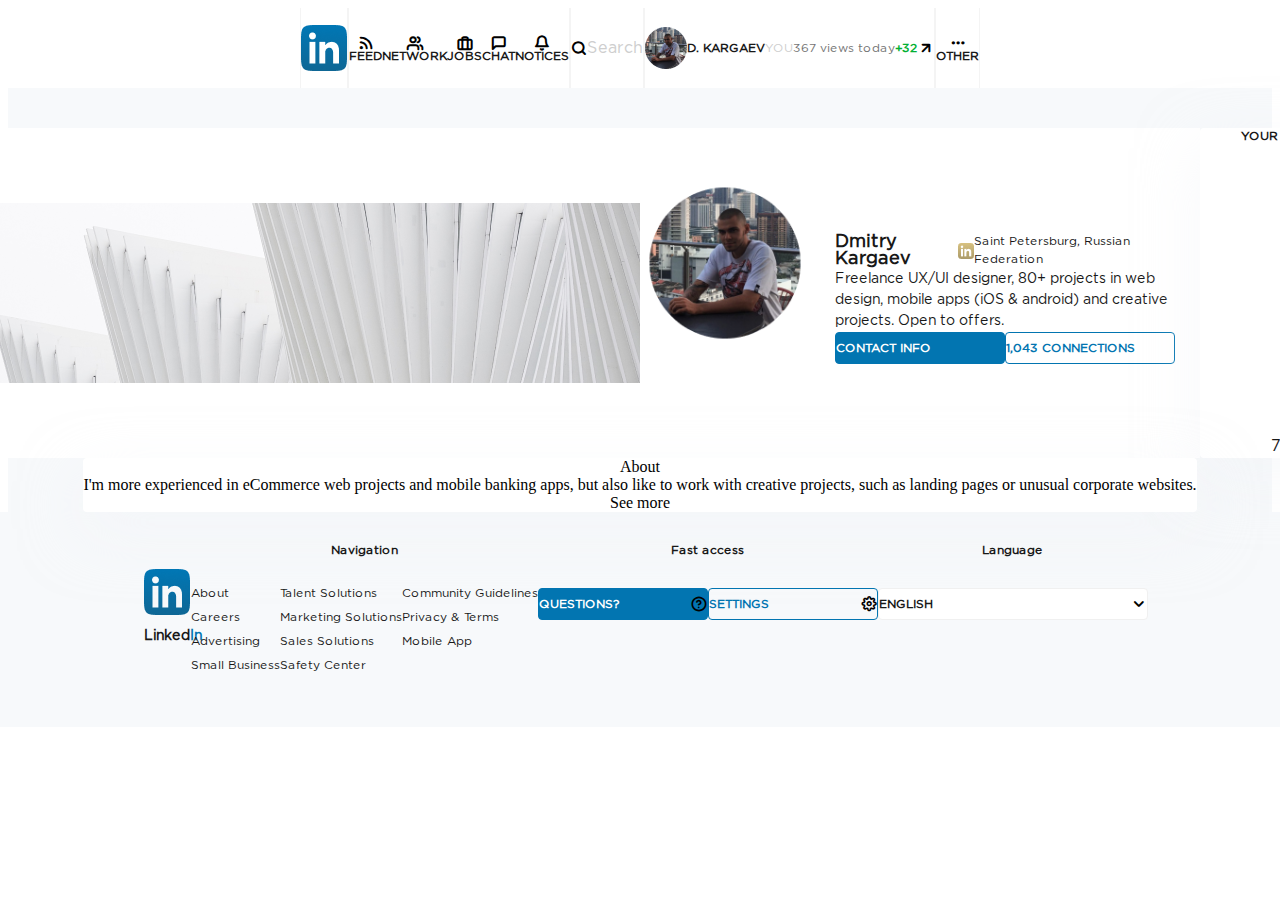
==== Task1/index.html @ 36aa8ca5 "+main" ====
<!DOCTYPE html>
<html>
	<head>
		<title>Task1</title>
		<link href="https://cdn.jsdelivr.net/npm/bootstrap@5.0.1/dist/css/bootstrap.min.css" rel="stylesheet" integrity="sha384-+0n0xVW2eSR5OomGNYDnhzAbDsOXxcvSN1TPprVMTNDbiYZCxYbOOl7+AMvyTG2x" crossorigin="anonymous">
		<link href="LinkedIn-v1.0/LinkedInIconFont.css" rel="stylesheet" type="text/css"/>
		<link href="style.css" rel="stylesheet" type="text/css"/>
	</head>
	<body>
		<div class="navigation container">
			<div class="navigation-row row">
			  <div class="col-1">
				<div class="logo">
					<img src="images\Logo.png">
				</div>
			  </div>
			  <div class="col-4">
				<div class="col">
					<div class="button">
						<i class="icon icon-rss" aria-hidden="true"></i>
						<div class=" label">
							feed
						</div>
					</div>
				</div>
				<div class="col">
					<div class="button">
						<i class="icon icon-users" aria-hidden="true"></i>
						<div class="label">
							network
						</div>
					</div>
				</div>
				<div class="col">
					<div class="button">
						<i class="icon icon-briefcase" aria-hidden="true"></i>
						<div class="label">
							jobs
						</div>
					</div>
				</div>
				<div class="col">
					<div class="button">
						<i class="icon icon-message-square" aria-hidden="true"></i>
						<div class="label">
							chat
						</div>
					</div>
				</div>
				<div class="col">
					<div class="button">
						<i class="icon icon-bell" aria-hidden="true"></i>
						<div class="label">
							notices
						</div>
					</div>
				</div>
			  </div>
			  <div class="col-3 justify-content-start">
				<div class="col-2">
					<i class="icon icon-search" aria-hidden="true"></i>
				</div>
				<div class="col-4">
					<span class="search-label">Search</span>
				</div>
			  </div>
			  <div class="col-3 justify-content-start">
				<div class="col-3">
					<div class="avatar">
						<img src="images\Rectangle.png">
					</div>
				</div>
				<div class="info col-6">
					<a class="name-label label">D. Kargaev</a>
					<div class="you-label label">you</div>
					<div class="views-label label">367 views today</div>
					<div class="views-difference">
						<div class="difference-label label">+32</div>
						<i class="icon icon-arrow-up-right" aria-hidden="true"></i>
					</div>
				</div>
			  </div>
			  <div class="col-1">
				<div class="button">
					<i class="icon icon-more-horizontal" aria-hidden="true"></i>
					<div class="label">
						other
					</div>
				</div>
			  </div>
			</div>
		</div>
		<div class="main container">
			<div class="profile-row row">
				<div class="col-1"></div>
				<div class="profile col-7">
					<div class="profile-header row">
						<img class="profile-top" src="images\Rectangle 3.png">
						<div class="profile-info">
							<img class="user-pic" src="images\Ellipse.png">
							<div class="user-info">
								<div class="user-info-header">
									<div class="user-name">
										<span class="name text">Dmitry Kargaev</span>
										<img src="images\Logo-gold.png">
									</div>
									<div class="user-location">
										<span class="location text">Saint Petersburg, Russian Federation</span>
									</div>
								</div>
								<span class="description text">Freelance UX/UI designer, 80+ projects in web design, mobile apps (iOS & android) and creative projects. Open to offers.</span>
								<div class="profile-buttons">
									<div class="questions-button navigation-menu-button">
										<span class="questions-label label">contact info</span>
									</div>
									<div class="settings-button navigation-menu-button">
										<span class = "settings-label label">1,043 connections</span>
									</div>
								</div>
							</div>
						</div>
					</div>
				</div>
				<div class="col-3">
					<div class="dashboard">
						<div class="dashboard-header">
							<span class="language-label label text">your dashboard</span>
							<span class="text">go to stats</span>
						</div>
						<div class="dashboard-views">
							<span class="text">367</span>
							<span class="description text">views today</span>
						</div>
						<div class="dashboard-posts">
							<span class="text">15</span>
							<span class="description text">posts views</span>
						</div>
						<div class="dashboard-search-appereances">
							<span class="text">7</span>
							<span class="description text">search appereances</span>
						</div>
					</div>
				</div>
				<div class="col-1"></div>
			</div>
			<div class="content row">
				<div class="col-1"></div>
				<div class="col-7">
					<div class="about">
						<span>About</span>
						<span>I'm more experienced in eCommerce web projects and mobile banking apps, but also like to work with creative projects, 
						such as landing pages or unusual corporate websites. </span>
						<span>See more</span>
					</div>
				</div>
				<div class="col-3"></div>
				<div class="col-1"></div>
			</div>
		</div>
		<div class="footer container">
			<div class="row">
				<div class="col-2">
					<div class="footer-right-top-label">
						<div class="logo">
							<img src="images\Logo.png">
						</div>
						<div class="footer-logo-title label">
							Linked<span class="in-label">In</span>
						</div>
					</div>
				</div>
				<div class="navigation-menu col-5">
					<div class="menu-header row">
						<div class="footer-navigation-label label">Navigation</div>
					</div>
					<div class="menu row">
						<div class="col-4">
							<a class="navigation-menu-control">About</a>
							<a class="navigation-menu-control">Careers</a>
							<a class="navigation-menu-control">Advertising</a>
							<a class="navigation-menu-control">Small Business</a>
						</div>
						<div class="col-4">
							<a class="navigation-menu-control">Talent Solutions</a>
							<a class="navigation-menu-control">Marketing Solutions</a>
							<a class="navigation-menu-control">Sales Solutions</a>
							<a class="navigation-menu-control">Safety Center</a>
						</div>
						<div class="col-4">
							<a class="navigation-menu-control">Community Guidelines</a>
							<a class="navigation-menu-control">Privacy & Terms</a>
							<a class="navigation-menu-control">Mobile App</a>
						</div>
					</div>
				</div>
				<div class="navigation-menu col-2">
					<div class="fast-menu-header row">
						<div class="footer-navigation-label label">Fast access</div>
					</div>
					<div class="fast-access-menu row">
						<div class="questions-button navigation-menu-button">
							<span class="questions-label label">Questions?</span>
							<i class="icon icon-help-circle" aria-hidden="true"></i>
						</div>
						<div class="settings-button navigation-menu-button">
							<span class = "settings-label label">Settings</span>
							<i class="icon icon-settings" aria-hidden="true"></i>
						</div>
					</div>
				</div>
				<div class="navigation-menu col-3">
					<div class="language-select-menu-header row">
						<div class="footer-navigation-label label">Language</div>
					</div>
					<div class="language-select-menu row">
						<div class="language-select-button navigation-menu-button">
							<span class = "language-label label">English</span>
							<i class="icon icon-chevron-down" aria-hidden="true"></i>
						</div>
					</div>
				</div>
			</div>
		</div>
	</body>
</html>
---- Task1/LinkedIn-v1.0/LinkedInIconFont.css ----
@font-face {
  font-family: 'LinkedIn';
  src:  url('fonts/LinkedIn.eot?6ldva2');
  src:  url('fonts/LinkedIn.eot?6ldva2#iefix') format('embedded-opentype'),
    url('fonts/LinkedIn.ttf?6ldva2') format('truetype'),
    url('fonts/LinkedIn.woff?6ldva2') format('woff'),
    url('fonts/LinkedIn.svg?6ldva2#LinkedIn') format('svg');
  font-weight: normal;
  font-style: normal;
  font-display: block;
}

.icon {
  /* use !important to prevent issues with browser extensions that change fonts */
  font-family: 'LinkedIn' !important;
  speak: never;
  font-style: normal;
  font-weight: normal;
  font-variant: normal;
  text-transform: none;
  line-height: 1;

  /* Better Font Rendering =========== */
  -webkit-font-smoothing: antialiased;
  -moz-osx-font-smoothing: grayscale;
}

.icon-chevron-down:before {
  content: "\e903";
}
.icon-help-circle:before {
  content: "\e904";
}
.icon-settings:before {
  content: "\e905";
}
.icon-message-square:before {
  content: "\e906";
}
.icon-more-horizontal:before {
  content: "\e907";
}
.icon-rss:before {
  content: "\e908";
}
.icon-search:before {
  content: "\e909";
}
.icon-users:before {
  content: "\e90a";
}
.icon-briefcase:before {
  content: "\e900";
}
.icon-arrow-up-right:before {
  content: "\e901";
}
.icon-bell:before {
  content: "\e902";
}
---- Task1/style.css ----
.navigation{
	height: 80px;
	padding-left: 0px;
	padding-right: 0px;
}
.main{
	background-color: #F7F9FB;
	padding-left: 0px;
	padding-right: 0px;
}
.main::before{
	content:"";
	background-color:#F7F9FB;
	position: absolute;
	min-width:100%;
	z-index: -1;
}
.footer{
	height: 215px;
	background-color: #F7F9FB;
}
.footer::before{
	content:"";
	background-color:#F7F9FB;
	position: absolute;
	height: 215px;
	min-width:100%;
	z-index: -1;
}
div{
	display: flex;
	justify-content: center;
	align-items: center;
}
a:hover, .button:hover{
	cursor: pointer;
}
a{
	text-decoration: none;
}
.row{
	width: inherit;
	height: inherit;
}
.logo{
	height: 46px;
	width: 46px;
}
.navigation-row > div{
	height: inherit;
	border-right: 1px solid #F4F4F4;
	border-left: 1px solid #F4F4F4;
}
.button{
	flex-direction: column;
	align-items: center;
}
.label {
	font-family: Gotham Pro;
	font-size: 12px;
	font-weight: bold;
	line-height: 11px;
	text-align: center;
	color: #181818;
}
.button > .label{
	text-transform: uppercase;
}
.search-label{
	font-family: Gotham Pro;
	font-size: 16px;
	line-height: 15px;
	color: #CECECE;
}
.avatar{
	height: 42px;
	width: 42px;
}
.info{
	display: flex;
	flex-wrap: wrap;
	justify-content: left;
	box-sizing: content-box;
	height: 50%;
}
.you-label{
	color: #CECECE;
	font-weight: normal;
	text-transform: uppercase;
	flex: auto;
}
.views-label{
	font-weight: normal;
	color: #747474;
}
.name-label{
	text-transform: uppercase;
}
.views-difference{
	flex: auto;
}
.difference-label, .fa-arrow-up{
	color: #02B033;
}
.footer-navigation-label{
	display: block;
	text-align: left;
}
.footer-right-top-label{
	display: block;
	padding-left: 40%;
	padding-bottom: 40%;
}
.footer-logo-title{
	padding-top: 20%;
	font-size: 14px;
	line-height: 150%;
}
span.in-label{
	color: #0275B1;	
}
.navigation-menu-control{
	font-family: Gotham Pro;
	font-size: 12px;
	line-height: 11px;
	text-align: left;
	color: #181818;
	justify-content: left;
	align-items: flex-start;
	height: 24px;
}
.navigation-menu{
	display: flex;
	flex-direction: column;
	height: inherit;
	justify-content: flex-start;
}
.navigation-menu > .row{
	display: flex;
	float: left;
}
.menu{
	width: 100%;
	display: flex;
	flex-wrap: wrap;
	align-items: flex-start;
}
.menu > .col-4{
	flex-direction: column;
	height: 70%;
	align-items: flex-start;
	justify-content: flex-start;
}
.menu-header{
	width: 100%;
	height: 55%;
}
.questions-button{
	background: #0275B1;
}
.questions-label{
	text-transform: uppercase;
	color: #FFFFFF;
}
.settings-label{
	text-transform: uppercase;
	color: #0275B1;
}
.navigation-menu-button{
	height: 32px;
	width: 170px;
	left: 810px;
	top: 69px;
	box-sizing: border-box;
	border-radius: 4px;
	border: 1px solid #0275B1;
	text-align: left;
	justify-content: space-between;
}
.fast-access-menu{
    height: 72px;
	width: 100%;
	display: flex;
	align-items: flex-start;
}
.fast-menu-header{
	width: 100%;
	height: 76px;
}
.language-select-button{
	background: #FFFFFF;
	border: 1px solid #F0F0F0;
	width: 270px;
}
.language-label{
	text-transform: uppercase;
}
.fa-question-circle-o{
	color: #FFFFFF;
}
.fa-cog, .fa-chevron-down, .fa-search{
	color: #0275B1;
}
.language-select-menu-header{
	width: 100%;
    height: 76px;
}
.language-select-menu{
	height: 72px;
    width: 100%;
    display: flex;
    align-items: flex-start;
}
.icon{
	font-weight: bold;
}
.main{
	display: flex;
	flex-direction: column;
}
.profile{
	display: flex;
	flex-direction: column;
	padding-left: 0px;
	padding-right: 0px;
}
.profile-top{
	display: flex;
	justify-content: start;
    padding-left: 0px;
    padding-right: 0px;
}
.profile-header{
	display: flex;
	align-self: flex-start;
	width: 100%;
	height: 330px;
	background-color: #FFFFFF;
	margin-left: 0px;
	margin-right: 0px;
}
.profile-row{
	margin-top: 40px;
}
.profile-info{
	display: flex;
	align-content: flex-start;
}
.user-pic{
	display: flex;
	align-self: start;
	position: relative;
	bottom: 30px;
	height: 170px;
	width: 170px;
}
.user-info{
	display: flex;
	flex-direction: column;
	padding-right: 25px;
	padding-left: 25px;
	justify-content: space-between;
	height: 120px;
}
.user-info-header{
	display: flex;
	justify-content: space-between;
	width: 100%;
}
.text{
	font-family: Gotham Pro;
	color: #181818;
}
.name{
	font-size: 18px;
	line-height: 17px;
	font-weight: bold;
}
.location{
	font-size: 12px;
	line-height: 18px;
}
.description{
	font-size: 14px;
	line-height: 21px;
}
.dashboard{
	display: flex;
	flex-direction: column;
	justify-content: space-between;
	background: #FFFFFF;
	width: 290px;
	height: 330px;
	box-shadow: 0px 20px 60px rgba(241, 244, 248, 0.5);
	border-radius: 4px;
}
.about{
	display: flex;
	flex-direction: column;
	background: #FFFFFF;
	box-shadow: 0px 20px 60px rgba(241, 244, 248, 0.5);
	border-radius: 4px;
}
@font-face{
	font-family: Gotham Pro;
	src: url("fonts/GothamPro.ttf") format("truetype");
}
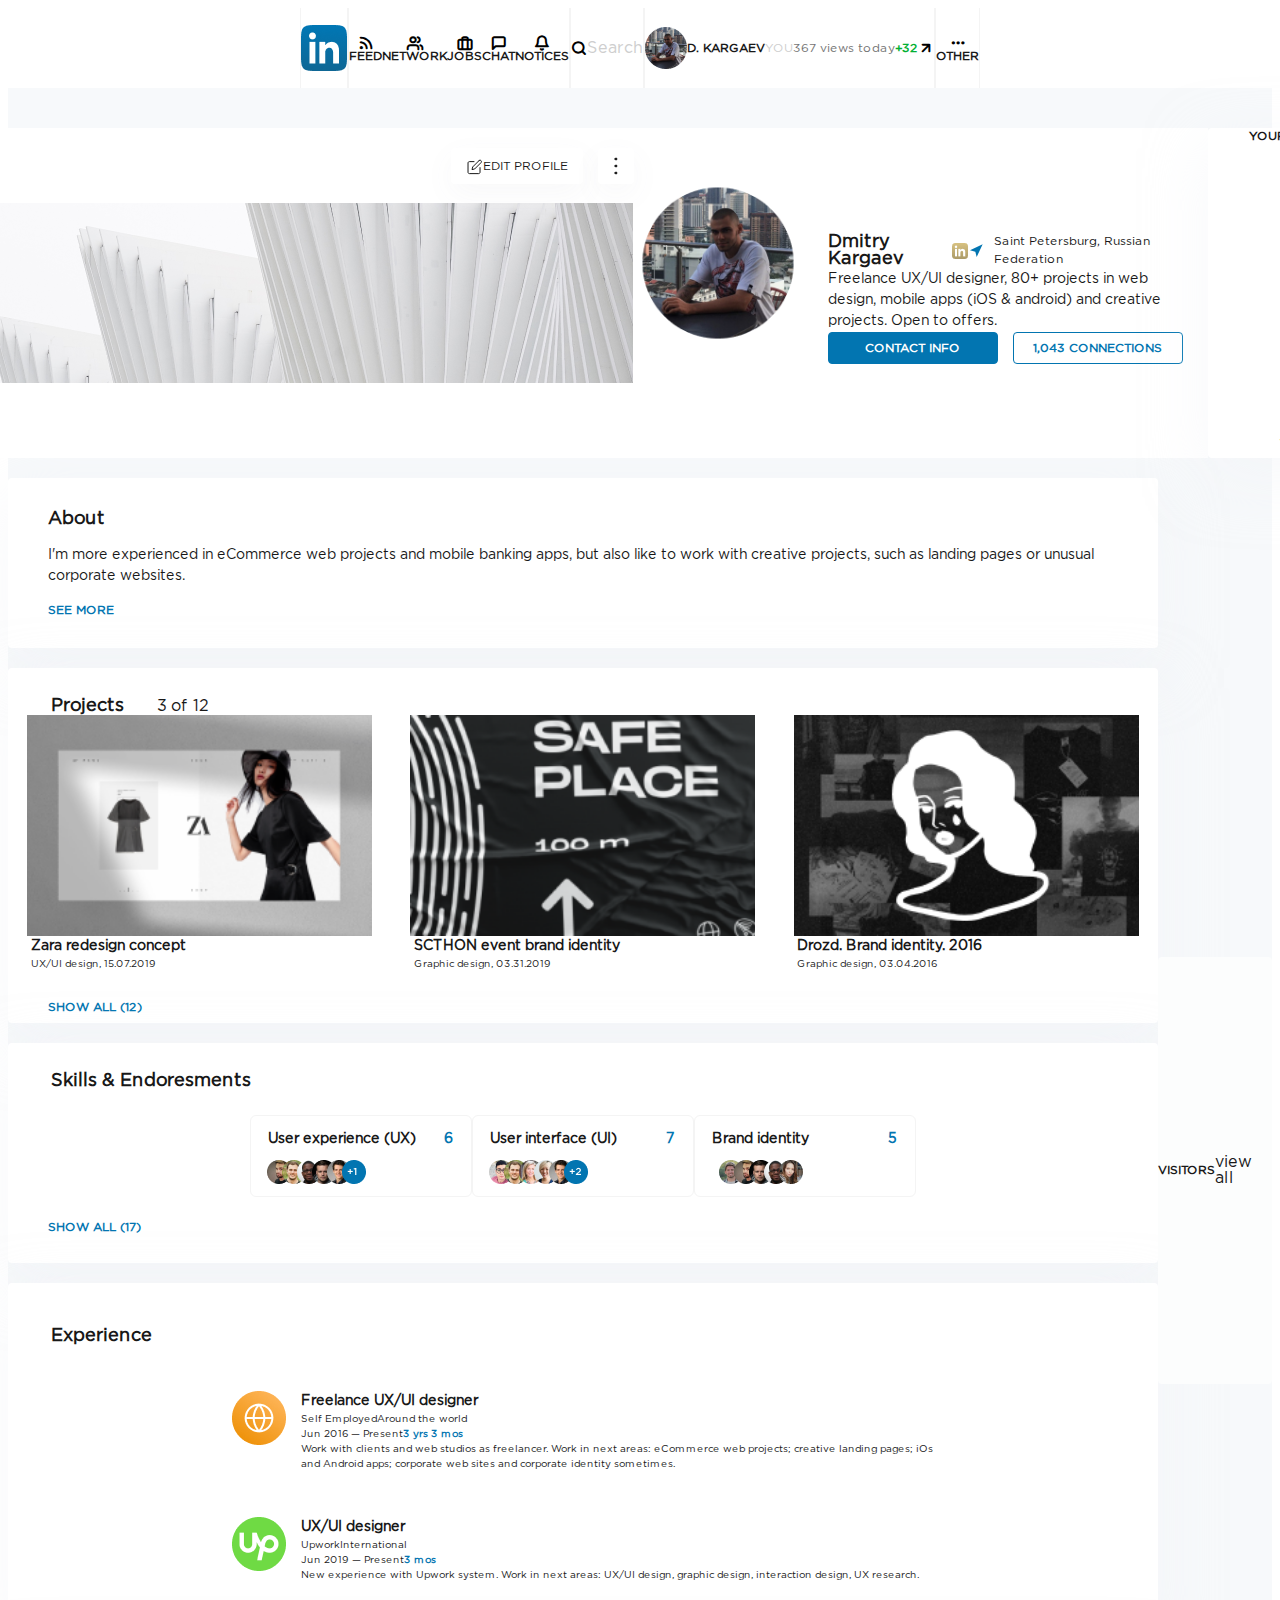
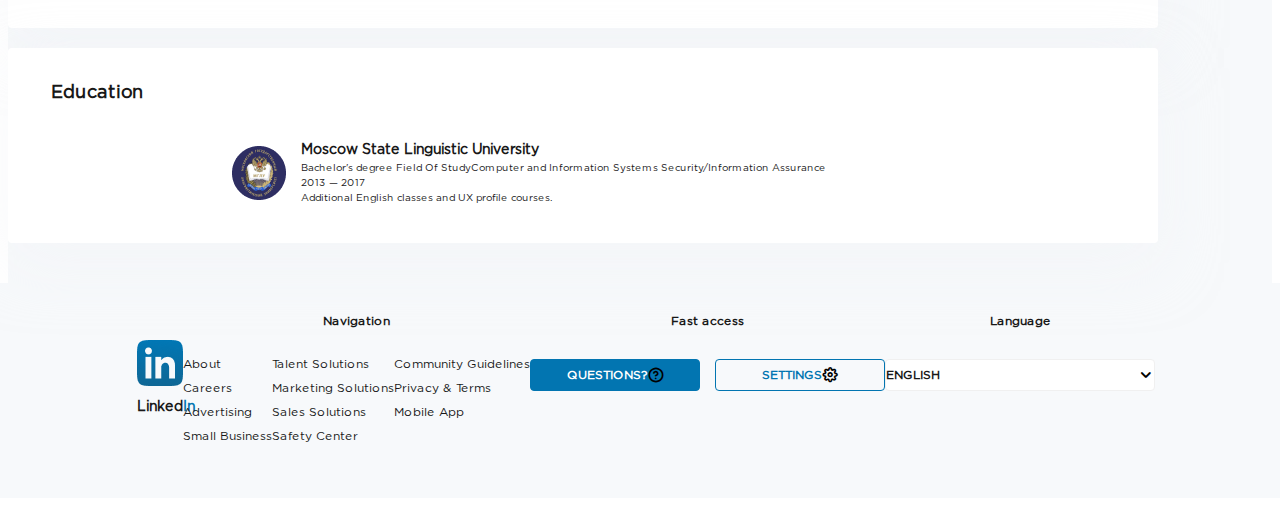
==== commit 01df9c89: "+main contentcolumn" ====
--- a/Task1/index.html
+++ b/Task1/index.html
@@ -97,18 +97,29 @@
 					<div class="profile-header row">
 						<img class="profile-top" src="images\Rectangle 3.png">
 						<div class="profile-info">
+							<div class="upload-button profile-button">
+								<img src="images/upload.svg">
+							</div>
+							<div class="edit-button profile-button">
+								<img src="images/edit.svg">
+								<span class="button-label text">Edit profile</span>
+							</div>
+							<div class="more-button profile-button">
+								<img src="images/more-vertical.svg">
+							</div>
 							<img class="user-pic" src="images\Ellipse.png">
 							<div class="user-info">
 								<div class="user-info-header">
 									<div class="user-name">
 										<span class="name text">Dmitry Kargaev</span>
-										<img src="images\Logo-gold.png">
+										<img class="profile-logo-gold" src="images\Logo-gold.png">
 									</div>
 									<div class="user-location">
+										<img class="location-logo" src="images/navigation.svg">
 										<span class="location text">Saint Petersburg, Russian Federation</span>
 									</div>
 								</div>
-								<span class="description text">Freelance UX/UI designer, 80+ projects in web design, mobile apps (iOS & android) and creative projects. Open to offers.</span>
+								<span class="profile-description text">Freelance UX/UI designer, 80+ projects in web design, mobile apps (iOS & android) and creative projects. Open to offers.</span>
 								<div class="profile-buttons">
 									<div class="questions-button navigation-menu-button">
 										<span class="questions-label label">contact info</span>
@@ -121,7 +132,7 @@
 						</div>
 					</div>
 				</div>
-				<div class="col-3">
+				<div class="sidebar col-3">
 					<div class="dashboard">
 						<div class="dashboard-header">
 							<span class="language-label label text">your dashboard</span>
@@ -145,15 +156,137 @@
 			</div>
 			<div class="content row">
 				<div class="col-1"></div>
-				<div class="col-7">
+				<div class="main-content col-7">
 					<div class="about">
-						<span>About</span>
-						<span>I'm more experienced in eCommerce web projects and mobile banking apps, but also like to work with creative projects, 
+						<span class="about-textbox about-top name text">About</span>
+						<span class="about-textbox profile-description text">I'm more experienced in eCommerce web projects and mobile banking apps, but also like to work with creative projects, 
 						such as landing pages or unusual corporate websites. </span>
-						<span>See more</span>
-					</div>
-				</div>
-				<div class="col-3"></div>
+						<span class="about-textbox about-bottom text">See more</span>
+					</div>
+					<div class="projects">
+						<div class="project-textbox projects-header">
+							<span class="projects-top name text">Projects</span>
+							<span class="projects-top projects-count-text text">3 of 12</span>
+						</div>
+						<div class="projects-preview row">
+							<div class="project-block right-block col">
+								<img class="img-project-preview" src="images\ext_1.png">
+								<span class="project-title description text">Zara redesign concept</span>
+								<span class="project-description text">UX/UI design, 15.07.2019</span>
+							</div>
+							<div class="project-block center-block col">
+								<img class="img-project-preview" src="images\ext_2.png">
+								<span class="project-title description text">SCTHON event brand identity</span>
+								<span class="project-description text">Graphic design, 03.31.2019</span>
+							</div>
+							<div class="project-block left-block col">
+								<img class="img-project-preview" src="images\ext_3.png">
+								<span class="project-title description text">Drozd. Brand identity. 2016</span>
+								<span class="project-description text">Graphic design, 03.04.2016</span>
+							</div>
+						</div>
+						<span class="project-textbox expand-control projects-bottom text">Show all (12)</span>
+					</div>
+					<div class="skills">
+						<div class="project-textbox projects-header">
+							<span class="projects-top name text">Skills & Endoresments</span>
+						</div>
+						<div class="skills-preview row">
+							<div class="right-block col">
+                <div class="skills-block">
+                  <div class="block-header">
+                    <span class="skill-header description text">User experience (UX)</span>
+								    <span class="skill-count description text">6</span>
+                  </div>
+                  <img class="left-users-img" src="images/users_1.png">
+                </div>
+							</div>
+              <div class="center-block col">
+                <div class="skills-block">
+                  <div class="block-header">
+                    <span class="skill-header description text">User interface (UI)</span>
+								    <span class="skill-count description text">7</span>
+                  </div>
+                  <img class="left-users-img" src="images/users_2.png">
+                </div>
+							</div>
+              <div class="left-block col">
+                <div class="skills-block">
+                  <div class="block-header">
+                    <span class="skill-header description text">Brand identity</span>
+								    <span class="skill-count description text">5</span>
+                  </div>
+                  <img class="left-users-img" src="images/users_3.png">
+                </div>
+							</div>
+						</div>
+						<span class="project-textbox expand-control projects-bottom text">Show all (17)</span>
+					</div>
+					<div class="experience">
+						<div class="project-textbox projects-header">
+							<span class="education-experience-top name text">Experience</span>
+						</div>
+						<div class="experience-preview">
+              <div class="record-logo">
+                <img src="images/Group_1.png">
+              </div>
+              <div class="record">
+                <span class="description text">Freelance UX/UI designer</span>
+                <div class="record-description">
+                  <span class="record-text text">Self Employed</span>
+                  <span class="record-text text">Around the world</span>
+                </div>
+							  <div class="record-description">
+                  <span class="record-text text">Jun 2016 — Present</span>
+							    <span class="years-title record-text">3 yrs 3 mos</span>
+                </div>
+                <span class="record-text text">Work with clients and web studios as freelancer.  Work in next areas: eCommerce web projects; creative landing pages; 
+                  iOs and Android apps; corporate web sites and corporate identity sometimes.</span>
+              </div>
+						</div>
+						<div class="experience-preview">
+              <div class="record-logo">
+                <img src="images/Group_2.png">
+              </div>
+              <div class="record">
+                <span class="description text">UX/UI designer</span>
+                <div class="record-description">
+                  <span class="record-text text">Upwork</span>
+							    <span class="record-text text">International</span>
+                </div>
+                <div class="record-description">
+                  <span class="record-text text">Jun 2019 — Present</span>
+							    <span class="years-title record-text">3 mos</span>
+                </div>
+                <span class="record-text text">New experience with Upwork system. Work in next areas: UX/UI design, graphic design, interaction design, UX research.</span>
+              </div>
+						</div>
+					</div>
+					<div class="education">
+						<div class="project-textbox projects-header">
+							<span class="education-experience-top name text">Education</span>
+						</div>
+						<div class="education-preview">
+              <div class="record-logo">
+                <img src="images/Group.png">
+              </div>
+							<div class="record">
+                <span class="description text">Moscow State Linguistic University</span>
+                <span class="record-text text">Bachelor's degree Field Of StudyComputer and Information Systems Security/Information Assurance</span>
+                <span class="record-text text">2013 — 2017</span>
+                <span class="record-text text">Additional English classes and UX profile courses​.</span>
+              </div>
+						</div>
+					</div>
+				</div>
+				<div class="sidebar col-3">
+					<div class="visitors">
+						<div class="visitors-header">
+							<span class="language-label label text">visitors</span>
+							<span class="text">view all</span>
+						</div>
+					</div>
+				</div>
 				<div class="col-1"></div>
 			</div>
 		</div>
--- a/Task1/style.css
+++ b/Task1/style.css
@@ -227,8 +227,50 @@
 .profile-top{
 	display: flex;
 	justify-content: start;
-    padding-left: 0px;
-    padding-right: 0px;
+  padding-left: 0px;
+  padding-right: 0px;
+}
+.project-textbox{
+	display: flex;
+	justify-content: flex-start;
+	margin-left: 3.5%;
+	width: 100%;
+	padding-left: 0px;
+}
+.projects-top{
+	margin-left: 2%;
+	padding-top: 30px;
+}
+.years-title{
+  font-family: Gotham Pro;
+  color: #0275B1;
+  font-weight: bold;
+}
+.education-experience-top{
+	margin-left: 2%;
+}
+.projects-count-text{
+	display: inline;
+	padding-left: 10px;
+	width: 68px;
+	color: #747474;
+}
+.left-block{
+	padding-left: 0px;
+}
+.right-block{
+	padding-right: 0px;
+}
+.center-block{
+	padding-left: 0px;
+	padding-right: 0px;
+}
+.projects-bottom{
+	display: flex;
+	align-self: flex-start;
+	margin-left: 3.5%;
+	text-align: left;
+	padding-bottom: 30px;
 }
 .profile-header{
 	display: flex;
@@ -240,6 +282,7 @@
 	margin-right: 0px;
 }
 .profile-row{
+	position: relative;
 	margin-top: 40px;
 }
 .profile-info{
@@ -281,6 +324,12 @@
 	line-height: 18px;
 }
 .description{
+	font-size: 14px;
+	line-height: 21px;
+	font-weight: bold;
+}
+.profile-description{
+	font-weight: normal;
 	font-size: 14px;
 	line-height: 21px;
 }
@@ -294,12 +343,211 @@
 	box-shadow: 0px 20px 60px rgba(241, 244, 248, 0.5);
 	border-radius: 4px;
 }
-.about{
-	display: flex;
-	flex-direction: column;
+.about, .projects, .skills, .experience, .education{
+	display: flex;
+	flex-direction: column;
+	justify-content: space-evenly;
 	background: #FFFFFF;
 	box-shadow: 0px 20px 60px rgba(241, 244, 248, 0.5);
 	border-radius: 4px;
+}
+.profile-button{
+	width: 36px;
+	height: 36px;
+	background: rgba(255, 255, 255, 0.9);
+	box-shadow: 0px 10px 30px rgba(113, 123, 133, 0.05);
+	border-radius: 4px;
+	padding-left: 0px;
+	padding-right: 0px;
+}
+.about-textbox{
+	display: flex;
+	align-self: flex-start;
+	margin-left: 3.5%;
+}
+.about-top{
+	padding-top: 15px;
+}
+.about-bottom{
+	padding-bottom: 15px;
+	font-size: 12px;
+	line-height: 11px;
+	font-weight: bold;
+	text-transform: uppercase;
+	color: #0275B1;
+}
+.sidebar{
+	display: flex;
+	flex-direction: column;
+	justify-content: start;
+}
+.about{
+	height: 170px;
+}
+.about, .experience, .education{
+	margin-top: 20px;
+}
+.skills{
+	box-sizing: content-box;
+	width: 100%;
+	height: 220px;
+	margin-top: 20px;
+}
+.education{
+	box-sizing: content-box;
+	width: 100%;
+	height: 195px;
+	margin-top: 20px;
+	margin-bottom: 40px;
+}
+.experience{
+	box-sizing: content-box;
+	width: 100%;
+	height: 345px;
+	margin-top: 20px;
+}
+.projects{
+	box-sizing: content-box;
+	width: 100%;
+	height: 355px;
+	margin-top: 20px;
+}
+.main-content{
+	display: flex;
+	flex-direction: column;
+	padding-left: 0px;
+    padding-right: 0px;
+}
+.projects-preview{
+	display: flex;
+	flex-wrap: nowrap;
+	box-sizing: content-box;
+	align-content: space-around;
+	width: 100%;
+}
+.project-block{
+	display: flex;
+	justify-content: space-evenly;
+	flex-direction: column;
+	box-sizing: content-box;
+	width: 100%;
+	height: 100%;
+}
+.img-project-preview{
+	padding-left: 0px;
+	padding-right: 0px;
+	box-sizing: content-box;
+	width: 90%;
+}
+.project-title{
+  align-self: start;
+  margin-left: 6%;
+}
+.block-header{
+  display: flex;
+  justify-content: space-between;
+  width: 84%;
+}
+.skill-header{
+  padding-bottom: 10px;
+}
+.skill-count{
+  padding-bottom: 10px;
+	margin-left: 6%;
+  color: #0275B1
+}
+.left-users-img{
+  margin-right: 40%;
+}
+.experience, .education{
+  justify-content: space-evenly;
+}
+.experience-preview{
+  align-items: flex-start;
+}
+.record{
+  display: flex;
+  flex-direction: column;
+  align-items: flex-start;
+  padding-right: 3.5%;
+  padding-left: 2%;
+  width: 700px;
+}
+.record-logo{
+  padding-left: 3.5%;
+}
+.skills-block{
+  flex-direction: column;
+  width: 220px;
+  height: 80px;
+  background: #FFFFFF;
+  border: 1px solid #F4F4F4;
+  border-radius: 6px;
+}
+.project-description{
+	align-self: start;
+	font-size: 10px;
+	line-height: 15px;
+	padding-bottom: 30px;
+	margin-left: 6%;
+}
+.record-text{
+  align-self: start;
+	font-size: 10px;
+	line-height: 15px;
+}
+.expand-control{
+	font-size: 12px;
+	line-height: 11px;
+	text-transform: uppercase;
+	color: #0275B1;
+	font-weight: bold;
+}
+.visitors{
+	display: flex;
+	height: 427px;
+	background: #FCFDFD;
+	border-radius: 4px;
+}
+.profile-buttons{
+	display: flex;
+	width: 100%;
+	justify-content: start;
+}
+.questions-button, .settings-button{
+	display: flex;
+	justify-content: center;
+}
+.settings-button{
+	margin-left: 15px
+}
+.profile-logo-gold{
+	margin-left: 8px;
+}
+.upload-button{
+	position: absolute;
+	left: 140px;
+	top: 20px
+}
+.edit-button{
+	position: absolute;
+	width: 132px;
+	left: 668px;
+	top: 20px;
+}
+.more-button{
+	position: absolute;
+	left: 815px;
+	top: 20px;
+}
+.button-label{
+	font-size: 12px;
+	line-height: 11px;
+	text-align: center;
+	text-transform: uppercase;
+}
+.location-logo{
+	margin-right: 10px;
 }
 @font-face{
 	font-family: Gotham Pro;
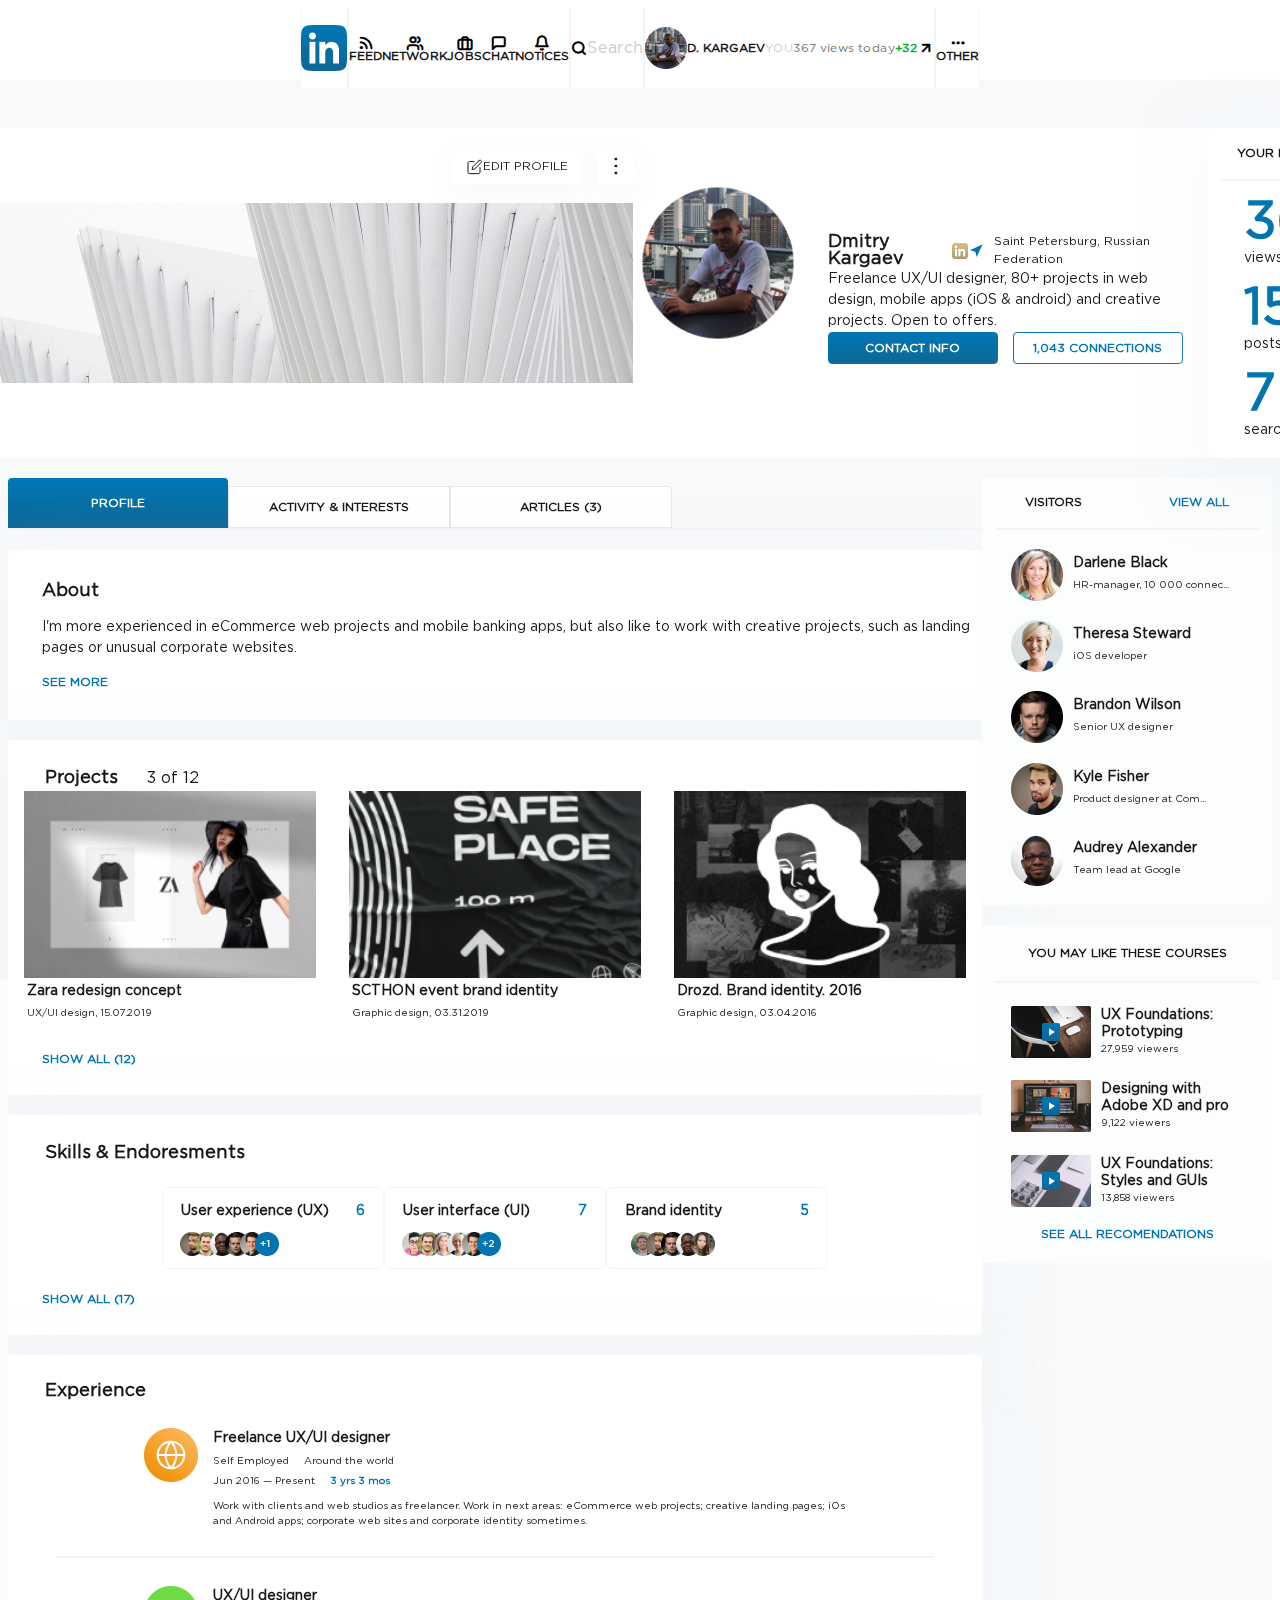
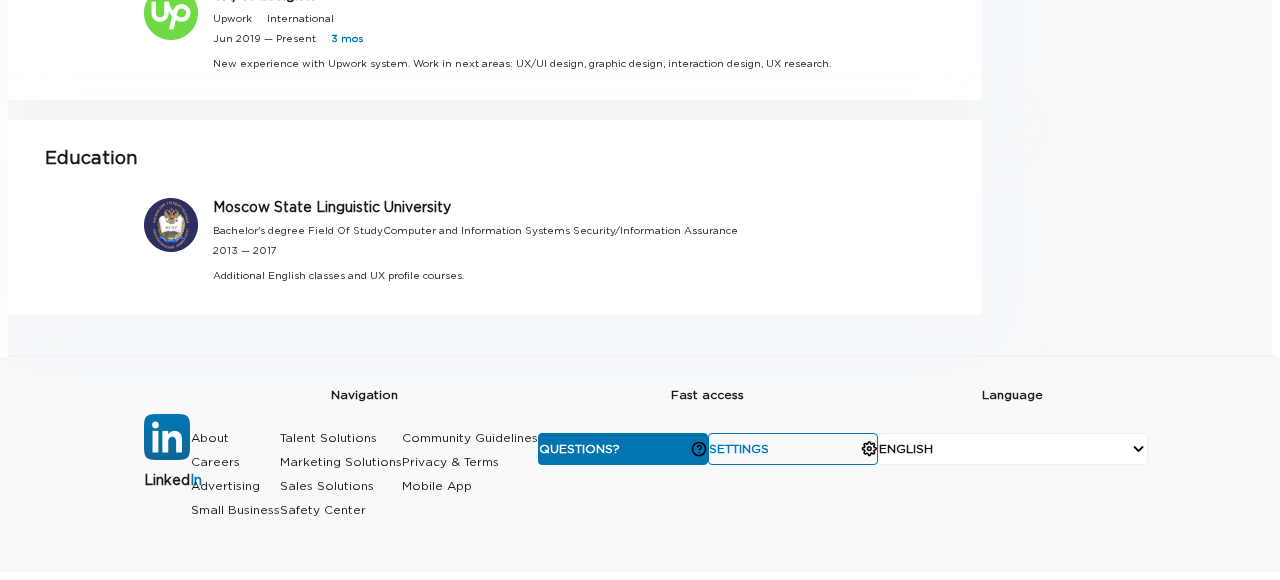
==== commit b12f194c: "+main and sidebar" ====
--- a/Task1/index.html
+++ b/Task1/index.html
@@ -121,11 +121,11 @@
 								</div>
 								<span class="profile-description text">Freelance UX/UI designer, 80+ projects in web design, mobile apps (iOS & android) and creative projects. Open to offers.</span>
 								<div class="profile-buttons">
-									<div class="questions-button navigation-menu-button">
+									<div class="gradient-button contact-info-button navigation-menu-button">
 										<span class="questions-label label">contact info</span>
 									</div>
-									<div class="settings-button navigation-menu-button">
-										<span class = "settings-label label">1,043 connections</span>
+									<div class="connections-button navigation-menu-button">
+										<span class="settings-label label">1,043 connections</span>
 									</div>
 								</div>
 							</div>
@@ -136,19 +136,20 @@
 					<div class="dashboard">
 						<div class="dashboard-header">
 							<span class="language-label label text">your dashboard</span>
-							<span class="text">go to stats</span>
-						</div>
-						<div class="dashboard-views">
-							<span class="text">367</span>
-							<span class="description text">views today</span>
-						</div>
-						<div class="dashboard-posts">
-							<span class="text">15</span>
-							<span class="description text">posts views</span>
-						</div>
-						<div class="dashboard-search-appereances">
-							<span class="text">7</span>
-							<span class="description text">search appereances</span>
+							<span class="all-stats-control text">go to stats</span>
+						</div>
+            <div class="middle-line line"></div>
+						<div class="dashboard-block">
+							<span class="block-number text">367</span>
+							<span class="block-text text">views today</span>
+						</div>
+						<div class="dashboard-block">
+							<span class="block-number text">15</span>
+							<span class="block-text text">posts views</span>
+						</div>
+						<div class="dashboard-block">
+							<span class="block-number text">7</span>
+							<span class="block-text text">search appereances</span>
 						</div>
 					</div>
 				</div>
@@ -157,6 +158,18 @@
 			<div class="content row">
 				<div class="col-1"></div>
 				<div class="main-content col-7">
+          <div class="buttons-bar">
+            <div class="selected-tab gradient-button contact-info-button">
+              <span class="questions-label label">Profile</span>
+            </div>
+            <div class="unselected-tab">
+              <span class="unselected-tab-label label">Activity & interests</span>
+            </div>
+            <div class="right-tab unselected-tab">
+              <span class="unselected-tab-label label">Articles (3)</span>
+            </div>
+          </div>
+          <div class="under-line line"></div>
 					<div class="about">
 						<span class="about-textbox about-top name text">About</span>
 						<span class="about-textbox profile-description text">I'm more experienced in eCommerce web projects and mobile banking apps, but also like to work with creative projects, 
@@ -226,7 +239,7 @@
 						<div class="project-textbox projects-header">
 							<span class="education-experience-top name text">Experience</span>
 						</div>
-						<div class="experience-preview">
+						<div class="experience-education-preview">
               <div class="record-logo">
                 <img src="images/Group_1.png">
               </div>
@@ -234,17 +247,18 @@
                 <span class="description text">Freelance UX/UI designer</span>
                 <div class="record-description">
                   <span class="record-text text">Self Employed</span>
-                  <span class="record-text text">Around the world</span>
+                  <span class="job-location record-text text">Around the world</span>
                 </div>
 							  <div class="record-description">
                   <span class="record-text text">Jun 2016 — Present</span>
 							    <span class="years-title record-text">3 yrs 3 mos</span>
                 </div>
-                <span class="record-text text">Work with clients and web studios as freelancer.  Work in next areas: eCommerce web projects; creative landing pages; 
+                <span class="education-experience-description record-text text">Work with clients and web studios as freelancer.  Work in next areas: eCommerce web projects; creative landing pages; 
                   iOs and Android apps; corporate web sites and corporate identity sometimes.</span>
               </div>
 						</div>
-						<div class="experience-preview">
+            <div class="middle-line line"></div>
+						<div class="experience-education-preview">
               <div class="record-logo">
                 <img src="images/Group_2.png">
               </div>
@@ -252,13 +266,13 @@
                 <span class="description text">UX/UI designer</span>
                 <div class="record-description">
                   <span class="record-text text">Upwork</span>
-							    <span class="record-text text">International</span>
+							    <span class="job-location record-text text">International</span>
                 </div>
                 <div class="record-description">
                   <span class="record-text text">Jun 2019 — Present</span>
 							    <span class="years-title record-text">3 mos</span>
                 </div>
-                <span class="record-text text">New experience with Upwork system. Work in next areas: UX/UI design, graphic design, interaction design, UX research.</span>
+                <span class="education-experience-description record-text text">New experience with Upwork system. Work in next areas: UX/UI design, graphic design, interaction design, UX research.</span>
               </div>
 						</div>
 					</div>
@@ -266,7 +280,7 @@
 						<div class="project-textbox projects-header">
 							<span class="education-experience-top name text">Education</span>
 						</div>
-						<div class="education-preview">
+						<div class="experience-education-preview">
               <div class="record-logo">
                 <img src="images/Group.png">
               </div>
@@ -274,22 +288,103 @@
                 <span class="description text">Moscow State Linguistic University</span>
                 <span class="record-text text">Bachelor's degree Field Of StudyComputer and Information Systems Security/Information Assurance</span>
                 <span class="record-text text">2013 — 2017</span>
-                <span class="record-text text">Additional English classes and UX profile courses​.</span>
-              </div>
-						</div>
-					</div>
-				</div>
-				<div class="sidebar col-3">
-					<div class="visitors">
+                <span class="education-experience-description record-text text">Additional English classes and UX profile courses​.</span>
+              </div>
+						</div>
+					</div>
+				</div>
+				<div class="main-sidebar sidebar col-3">
+					<div class="sidebar-block visitors">
 						<div class="visitors-header">
 							<span class="language-label label text">visitors</span>
-							<span class="text">view all</span>
-						</div>
+							<span class="expand-control text">view all</span>
+						</div>
+            <div class="middle-line line"></div>
+            <div class="visitor-profile">
+              <div class="visitor-photo">
+                <img src="images/Photo_1.png">
+              </div>
+              <div class="visitor-info">
+                <span class="profile-name text">Darlene Black</span>
+                <span class="profile-info-text text">HR-manager, 10 000 connec...</span>
+              </div>
+            </div>
+            <div class="visitor-profile">
+              <div class="visitor-photo">
+                <img src="images/Photo_2.png">
+              </div>
+              <div class="visitor-info">
+                <span class="profile-name text">Theresa Steward</span>
+                <span class="profile-info-text text">iOS developer</span>
+              </div>
+            </div>
+            <div class="visitor-profile">
+              <div class="visitor-photo">
+                <img src="images/Photo_3.png">
+              </div>
+              <div class="visitor-info">
+                <span class="profile-name text">Brandon Wilson</span>
+                <span class="profile-info-text text">Senior UX designer</span>
+              </div>
+            </div>
+            <div class="visitor-profile">
+              <div class="visitor-photo">
+                <img src="images/Photo_4.png">
+              </div>
+              <div class="visitor-info">
+                <span class="profile-name text">Kyle Fisher</span>
+                <span class="profile-info-text text">Product designer at Com...</span>
+              </div>
+            </div>
+            <div class="visitor-profile">
+              <div class="visitor-photo">
+                <img src="images/Photo_5.png">
+              </div>
+              <div class="visitor-info">
+                <span class="profile-name text">Audrey Alexander</span>
+                <span class="profile-info-text text">Team lead at Google</span>
+              </div>
+            </div>
+					</div>
+          <div class="sidebar-block courses">
+						<div class="courses-header">
+							<span class="language-label label text">You may like these courses</span>
+						</div>
+            <div class="middle-line line"></div>
+            <div class="visitor-profile">
+              <div class="course-preview">
+                <img src="images/course_1.png">
+              </div>
+              <div class="visitor-info">
+                <span class="course-name text">UX Foundations:<br>Prototyping</span>
+                <span class="profile-info-text text">27,959 viewers</span>
+              </div>
+            </div>
+            <div class="visitor-profile">
+              <div class="course-preview">
+                <img src="images/course_2.png">
+              </div>
+              <div class="visitor-info">
+                <span class="course-name text">Designing with<br>Adobe XD and pro</span>
+                <span class="profile-info-text text">9,122 viewers</span>
+              </div>
+            </div>
+            <div class="visitor-profile">
+              <div class="course-preview">
+                <img src="images/course_3.png">
+              </div>
+              <div class="visitor-info">
+                <span class="course-name text">UX Foundations:<br>Styles and GUIs</span>
+                <span class="profile-info-text text">13,858 viewers</span>
+              </div>
+            </div>
+            <span class="expand-control text">See all recomendations</span>
 					</div>
 				</div>
 				<div class="col-1"></div>
 			</div>
 		</div>
+    <div class="under-line line"></div>
 		<div class="footer container">
 			<div class="row">
 				<div class="col-2">
--- a/Task1/style.css
+++ b/Task1/style.css
@@ -10,9 +10,12 @@
 }
 .main::before{
 	content:"";
+  display: block;
 	background-color:#F7F9FB;
-	position: absolute;
-	min-width:100%;
+  position: fixed;
+  top: 80px;
+  width: 100%;
+  height: 100%;
 	z-index: -1;
 }
 .footer{
@@ -31,6 +34,12 @@
 	display: flex;
 	justify-content: center;
 	align-items: center;
+}
+.navigation-row{
+  position: fixed;
+  background-color: #FFFFFF;
+  z-index: 1;
+  max-width: inherit;
 }
 a:hover, .button:hover{
 	cursor: pointer;
@@ -245,6 +254,7 @@
   font-family: Gotham Pro;
   color: #0275B1;
   font-weight: bold;
+  margin-left: 15px;
 }
 .education-experience-top{
 	margin-left: 2%;
@@ -285,6 +295,10 @@
 	position: relative;
 	margin-top: 40px;
 }
+.connections-button{
+  margin-left: 15px;
+  justify-content: center;
+}
 .profile-info{
 	display: flex;
 	align-content: flex-start;
@@ -333,15 +347,52 @@
 	font-size: 14px;
 	line-height: 21px;
 }
+.profile-name{
+  font-size: 14px;
+  font-weight: bold;
+  line-height: 13px;
+  color: #181818;
+}
 .dashboard{
 	display: flex;
 	flex-direction: column;
-	justify-content: space-between;
+  justify-content: space-evenly;
 	background: #FFFFFF;
 	width: 290px;
 	height: 330px;
 	box-shadow: 0px 20px 60px rgba(241, 244, 248, 0.5);
 	border-radius: 4px;
+}
+.dashboard-header{
+  width: 80%;
+  justify-content: space-between
+}
+.all-stats-control{
+  font-size: 12px;
+  font-weight: bold;
+  line-height: 11px;
+  text-align: right;
+  text-decoration-line: underline;
+  text-transform: uppercase;
+  color: #0275B1;
+}
+.dashboard-block{
+  width: 75%;
+  align-items: flex-start;
+  height: 20%;
+  flex-direction: column;
+}
+.block-text{
+  font-size: 14px;
+  line-height: 21px;
+  color: #181818;
+}
+.block-number{
+  font-size: 52px;
+  font-weight: bold;
+  line-height: 50px;
+  text-transform: uppercase;
+  color: #0275B1;
 }
 .about, .projects, .skills, .experience, .education{
 	display: flex;
@@ -380,11 +431,43 @@
 	display: flex;
 	flex-direction: column;
 	justify-content: start;
+  align-items: flex-end;
+  padding-right: 0px;
+}
+.main-sidebar{
+  align-self: flex-start;
+  height: 100%;
 }
 .about{
 	height: 170px;
 }
-.about, .experience, .education{
+.selected-tab{
+  width: 220px;
+  height: 50px;
+  border-radius: 4px 4px 0px 0px;
+}
+.unselected-tab-label{
+  text-transform: uppercase;
+  color: #181818;
+}
+.middle-line{
+  width: 90%;
+}
+.under-line{
+  width: 100%;
+}
+.unselected-tab{
+  width: 220px;
+  height: 40px;
+  background: #FFFFFF;
+  border: 1px solid #E7E7E7;
+  margin-left: 0px;
+  justify-content: center;
+}
+.right-tab{
+  border-radius: 0px 4px 0px 0px;
+}
+.about, .experience, .education, .buttons-bar{
 	margin-top: 20px;
 }
 .skills{
@@ -416,7 +499,7 @@
 	display: flex;
 	flex-direction: column;
 	padding-left: 0px;
-    padding-right: 0px;
+  padding-right: 0px;
 }
 .projects-preview{
 	display: flex;
@@ -462,7 +545,7 @@
 .experience, .education{
   justify-content: space-evenly;
 }
-.experience-preview{
+.experience-education-preview{
   align-items: flex-start;
 }
 .record{
@@ -473,8 +556,19 @@
   padding-left: 2%;
   width: 700px;
 }
+.buttons-bar{
+  width: 100%;
+  justify-content: left;
+  align-items: flex-end;
+}
 .record-logo{
   padding-left: 3.5%;
+}
+.line{
+  border: 1px solid #f4f4f4;
+}
+.gradient-button{
+  background: linear-gradient(180deg, #0077B5 0%, #0E6795 100%);
 }
 .skills-block{
   flex-direction: column;
@@ -491,10 +585,21 @@
 	padding-bottom: 30px;
 	margin-left: 6%;
 }
+.profile-info-text{
+  font-size: 10px;
+	line-height: 15px;
+}
+.course-name{
+  font-size: 14px;
+  font-weight: bold;
+  line-height: 17px;
+  color: #181818;
+}
 .record-text{
   align-self: start;
 	font-size: 10px;
 	line-height: 15px;
+  margin-top: 5px;
 }
 .expand-control{
 	font-size: 12px;
@@ -503,11 +608,35 @@
 	color: #0275B1;
 	font-weight: bold;
 }
-.visitors{
-	display: flex;
-	height: 427px;
+.visitor-info{
+  width: 100%;
+  height: 100%;
+  flex-direction: column;
+  align-items: flex-start;
+  justify-content: space-evenly;
+  padding-left: 10px;
+}
+.visitors-header{
+  width: 100%;
+  justify-content: space-around;
+}
+.visitor-profile{
+  width: 80%;
+  justify-content: left;
+}
+.sidebar-block{
+  margin-top: 20px;
+  width: 290px;
 	background: #FCFDFD;
 	border-radius: 4px;
+  flex-direction: column;
+  justify-content: space-evenly;
+}
+.visitors{
+	height: 427px;
+}
+.courses{
+  height: 338px;
 }
 .profile-buttons{
 	display: flex;
@@ -516,10 +645,10 @@
 }
 .questions-button, .settings-button{
 	display: flex;
-	justify-content: center;
-}
-.settings-button{
-	margin-left: 15px
+	justify-content: space-between;
+}
+.contact-info-button{
+  justify-content: center;
 }
 .profile-logo-gold{
 	margin-left: 8px;
@@ -549,6 +678,12 @@
 .location-logo{
 	margin-right: 10px;
 }
+.job-location{
+  margin-left: 15px;
+}
+.education-experience-description{
+  margin-top: 10px;
+}
 @font-face{
 	font-family: Gotham Pro;
 	src: url("fonts/GothamPro.ttf") format("truetype");
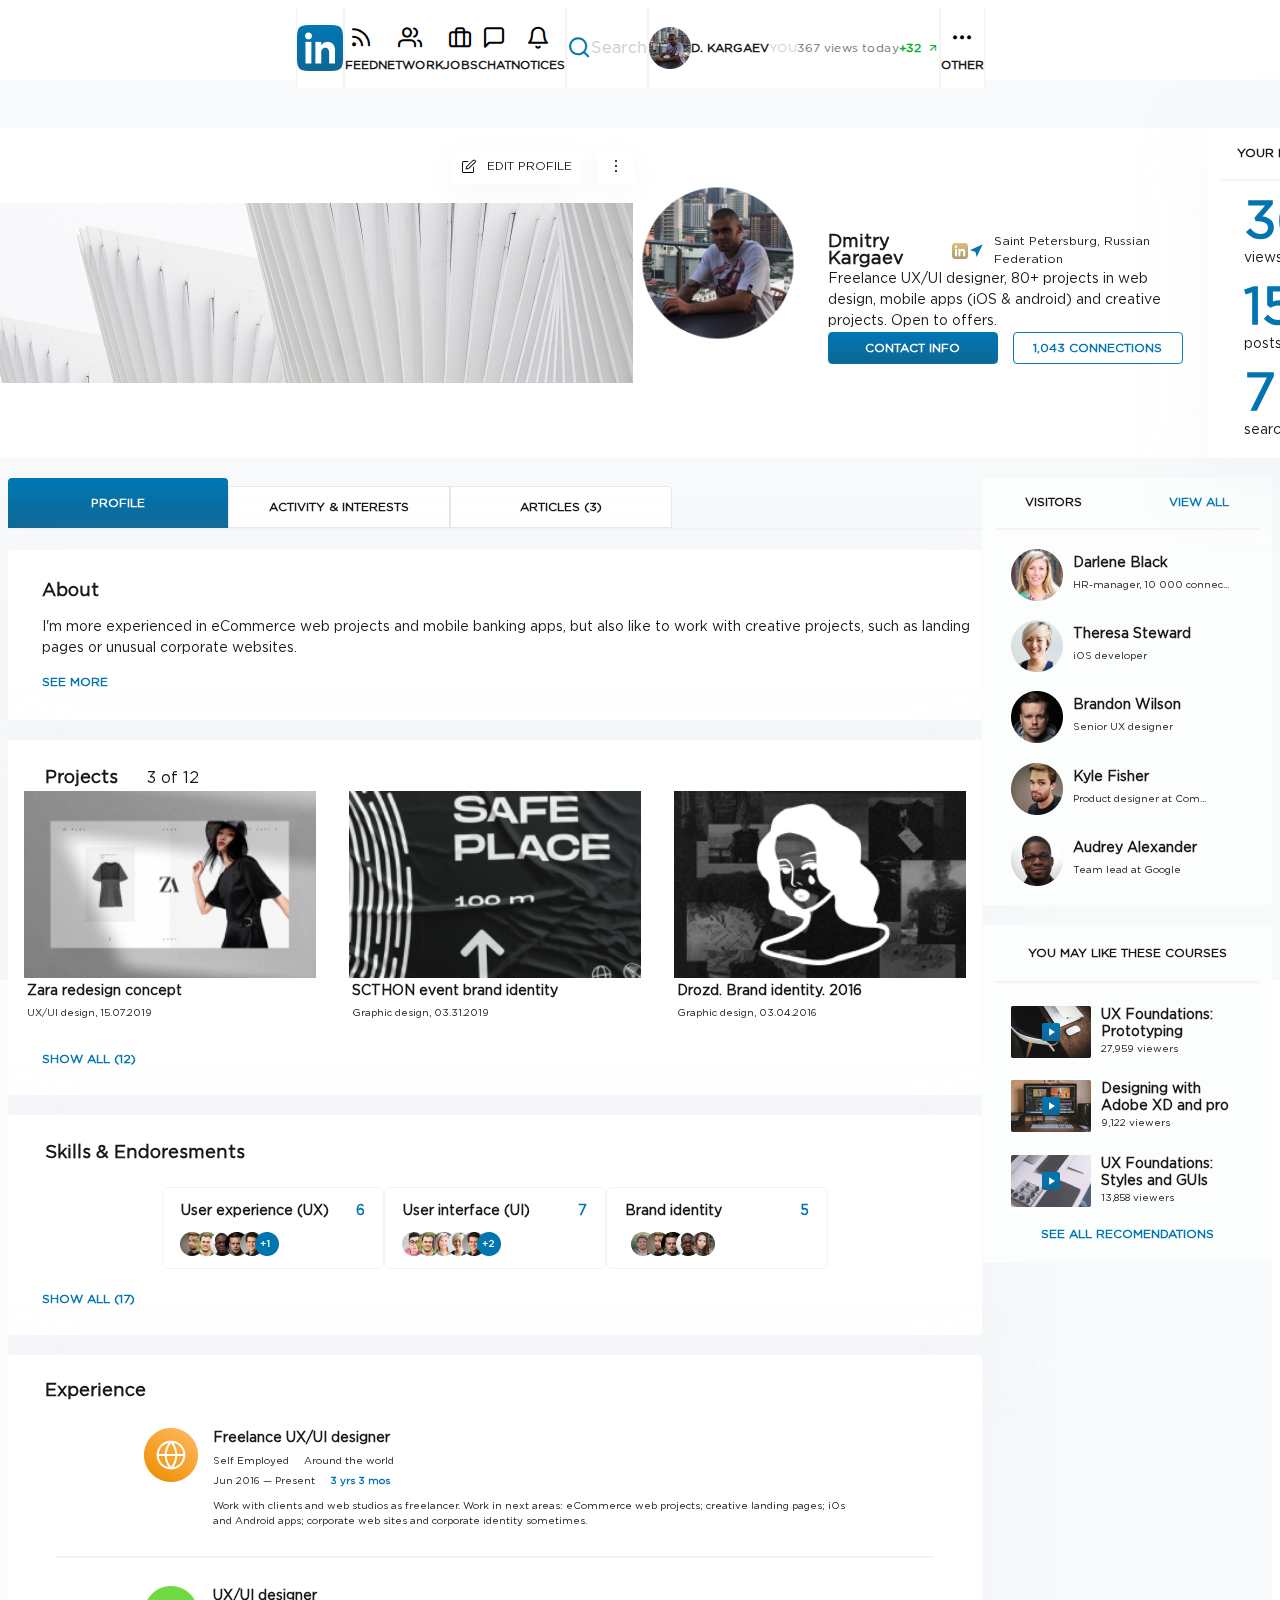
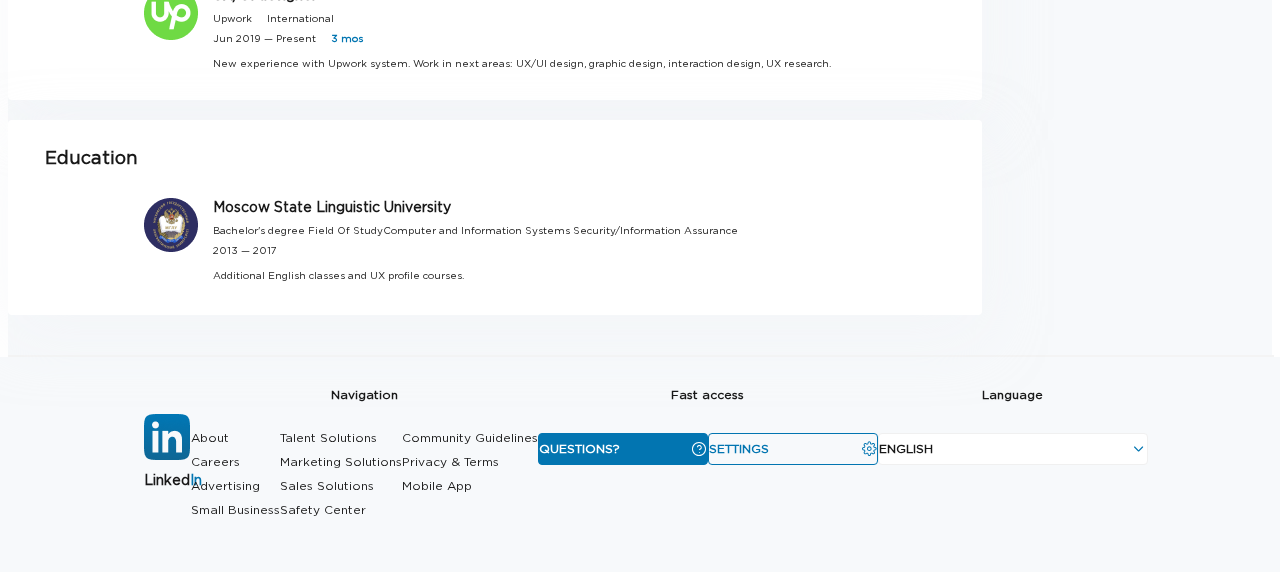
==== commit b250b622: "+icon font" ====
--- a/Task1/index.html
+++ b/Task1/index.html
@@ -3,7 +3,7 @@
 	<head>
 		<title>Task1</title>
 		<link href="https://cdn.jsdelivr.net/npm/bootstrap@5.0.1/dist/css/bootstrap.min.css" rel="stylesheet" integrity="sha384-+0n0xVW2eSR5OomGNYDnhzAbDsOXxcvSN1TPprVMTNDbiYZCxYbOOl7+AMvyTG2x" crossorigin="anonymous">
-		<link href="LinkedIn-v1.0/LinkedInIconFont.css" rel="stylesheet" type="text/css"/>
+		<link href="icomoon/style.css" rel="stylesheet" type="text/css"/>
 		<link href="style.css" rel="stylesheet" type="text/css"/>
 	</head>
 	<body>
@@ -17,7 +17,7 @@
 			  <div class="col-4">
 				<div class="col">
 					<div class="button">
-						<i class="icon icon-rss" aria-hidden="true"></i>
+						<i class="icon navigation-button-icon icon-rss" aria-hidden="true"></i>
 						<div class=" label">
 							feed
 						</div>
@@ -25,7 +25,7 @@
 				</div>
 				<div class="col">
 					<div class="button">
-						<i class="icon icon-users" aria-hidden="true"></i>
+						<i class="icon navigation-button-icon icon-users" aria-hidden="true"></i>
 						<div class="label">
 							network
 						</div>
@@ -33,7 +33,7 @@
 				</div>
 				<div class="col">
 					<div class="button">
-						<i class="icon icon-briefcase" aria-hidden="true"></i>
+						<i class="icon navigation-button-icon icon-briefcase" aria-hidden="true"></i>
 						<div class="label">
 							jobs
 						</div>
@@ -41,7 +41,7 @@
 				</div>
 				<div class="col">
 					<div class="button">
-						<i class="icon icon-message-square" aria-hidden="true"></i>
+						<i class="icon navigation-button-icon icon-message-square" aria-hidden="true"></i>
 						<div class="label">
 							chat
 						</div>
@@ -49,7 +49,7 @@
 				</div>
 				<div class="col">
 					<div class="button">
-						<i class="icon icon-bell" aria-hidden="true"></i>
+						<i class="icon navigation-button-icon icon-bell" aria-hidden="true"></i>
 						<div class="label">
 							notices
 						</div>
@@ -82,7 +82,7 @@
 			  </div>
 			  <div class="col-1">
 				<div class="button">
-					<i class="icon icon-more-horizontal" aria-hidden="true"></i>
+					<i class="icon navigation-button-icon icon-more-horizontal" aria-hidden="true"></i>
 					<div class="label">
 						other
 					</div>
@@ -98,14 +98,14 @@
 						<img class="profile-top" src="images\Rectangle 3.png">
 						<div class="profile-info">
 							<div class="upload-button profile-button">
-								<img src="images/upload.svg">
+                <i class="icon icon-upload" aria-hidden="true"></i>
 							</div>
 							<div class="edit-button profile-button">
-								<img src="images/edit.svg">
+                <i class="icon icon-edit" aria-hidden="true"></i>
 								<span class="button-label text">Edit profile</span>
 							</div>
 							<div class="more-button profile-button">
-								<img src="images/more-vertical.svg">
+                <i class="icon icon-more-vertical" aria-hidden="true"></i>
 							</div>
 							<img class="user-pic" src="images\Ellipse.png">
 							<div class="user-info">
@@ -115,7 +115,7 @@
 										<img class="profile-logo-gold" src="images\Logo-gold.png">
 									</div>
 									<div class="user-location">
-										<img class="location-logo" src="images/navigation.svg">
+                    <i class="icon icon-navigation" aria-hidden="true"></i>
 										<span class="location text">Saint Petersburg, Russian Federation</span>
 									</div>
 								</div>
--- a/Task1/icomoon/style.css
+++ b/Task1/icomoon/style.css
@@ -0,0 +1,78 @@
+@font-face {
+  font-family: 'icomoon';
+  src:  url('fonts/icomoon.eot?j2gsgi');
+  src:  url('fonts/icomoon.eot?j2gsgi#iefix') format('embedded-opentype'),
+    url('fonts/icomoon.ttf?j2gsgi') format('truetype'),
+    url('fonts/icomoon.woff?j2gsgi') format('woff'),
+    url('fonts/icomoon.svg?j2gsgi#icomoon') format('svg');
+  font-weight: normal;
+  font-style: normal;
+  font-display: block;
+}
+
+[class^="icon-"], [class*=" icon-"] {
+  /* use !important to prevent issues with browser extensions that change fonts */
+  font-family: 'icomoon' !important;
+  speak: never;
+  font-style: normal;
+  font-weight: normal;
+  font-variant: normal;
+  text-transform: none;
+  line-height: 1;
+
+  /* Better Font Rendering =========== */
+  -webkit-font-smoothing: antialiased;
+  -moz-osx-font-smoothing: grayscale;
+}
+
+.icon-rss:before {
+  content: "\e900";
+}
+.icon-search:before {
+  content: "\e901";
+  color: #0275b1;
+}
+.icon-settings:before {
+  content: "\e902";
+  color: #0275b1;
+}
+.icon-upload:before {
+  content: "\e903";
+}
+.icon-users:before {
+  content: "\e904";
+}
+.icon-navigation:before {
+  content: "\e905";
+  color: #0275b1;
+}
+.icon-more-vertical:before {
+  content: "\e906";
+}
+.icon-more-horizontal:before {
+  content: "\e907";
+}
+.icon-message-square:before {
+  content: "\e908";
+}
+.icon-help-circle:before {
+  content: "\e909";
+  color: #fff;
+}
+.icon-edit:before {
+  content: "\e90a";
+}
+.icon-chevron-down:before {
+  content: "\e90b";
+  color: #0275b1;
+}
+.icon-briefcase:before {
+  content: "\e90c";
+}
+.icon-arrow-up-right:before {
+  content: "\e90d";
+  color: #02b033;
+}
+.icon-bell:before {
+  content: "\e90e";
+}
--- a/Task1/style.css
+++ b/Task1/style.css
@@ -212,16 +212,26 @@
 }
 .language-select-menu-header{
 	width: 100%;
-    height: 76px;
+  height: 76px;
 }
 .language-select-menu{
 	height: 72px;
-    width: 100%;
-    display: flex;
-    align-items: flex-start;
-}
-.icon{
-	font-weight: bold;
+  width: 100%;
+  display: flex;
+  align-items: flex-start;
+}
+.navigation-button-icon{
+  margin-bottom: 10px;
+  font-size: 24px;
+}
+.icon-search{
+  font-size: 24px;
+}
+.icon-navigation{
+  margin-right: 10px;
+}
+.icon-arrow-up-right{
+  font-size: 12px;
 }
 .main{
 	display: flex;
@@ -658,8 +668,12 @@
 	left: 140px;
 	top: 20px
 }
+.icon-arrow-up-right{
+  margin-left: 5px;
+}
 .edit-button{
 	position: absolute;
+  justify-content: space-evenly;
 	width: 132px;
 	left: 668px;
 	top: 20px;
@@ -684,6 +698,7 @@
 .education-experience-description{
   margin-top: 10px;
 }
+
 @font-face{
 	font-family: Gotham Pro;
 	src: url("fonts/GothamPro.ttf") format("truetype");
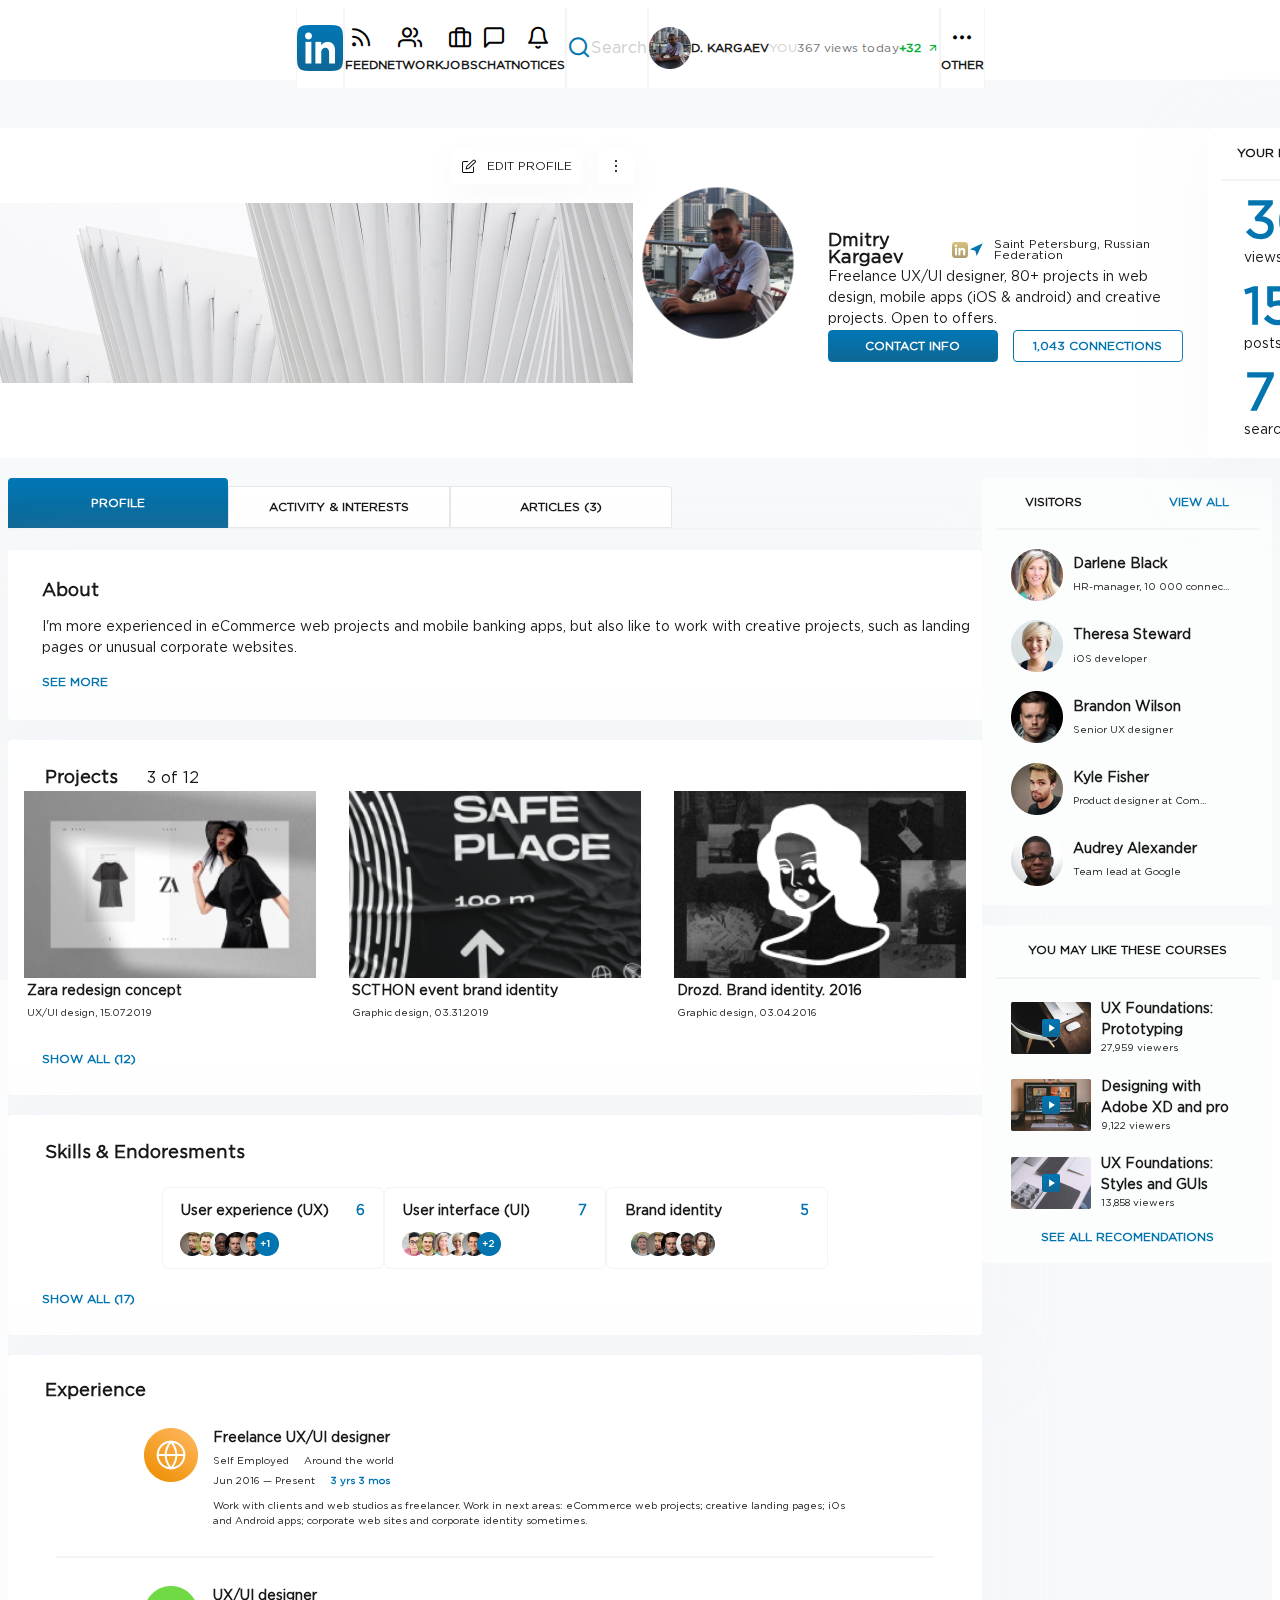
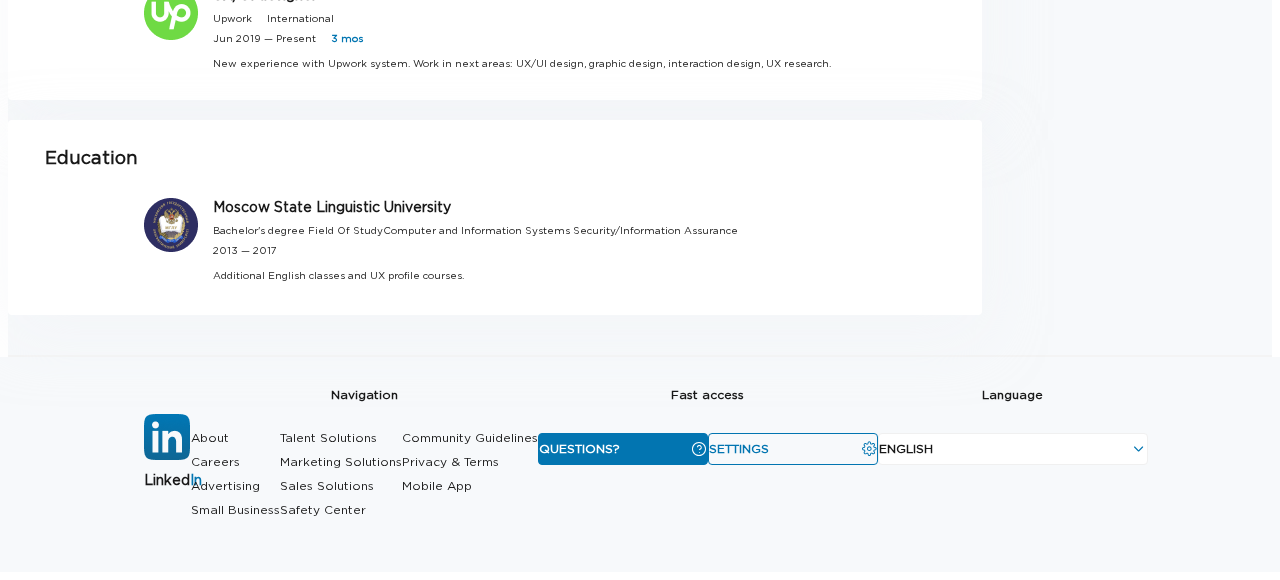
==== commit ffc86e7c: "+бэм" ====
--- a/Task1/index.html
+++ b/Task1/index.html
@@ -7,7 +7,7 @@
 		<link href="style.css" rel="stylesheet" type="text/css"/>
 	</head>
 	<body>
-		<div class="navigation container">
+		<div class="navigation container cleaned_padding">
 			<div class="navigation-row row">
 			  <div class="col-1">
 				<div class="logo">
@@ -16,41 +16,41 @@
 			  </div>
 			  <div class="col-4">
 				<div class="col">
-					<div class="button">
+					<div class="button flex-column">
 						<i class="icon navigation-button-icon icon-rss" aria-hidden="true"></i>
-						<div class=" label">
+						<div class="button-label text-size-s label">
 							feed
 						</div>
 					</div>
 				</div>
 				<div class="col">
-					<div class="button">
+					<div class="button flex-column">
 						<i class="icon navigation-button-icon icon-users" aria-hidden="true"></i>
-						<div class="label">
+						<div class="button-label text-size-s label">
 							network
 						</div>
 					</div>
 				</div>
 				<div class="col">
-					<div class="button">
+					<div class="button flex-column">
 						<i class="icon navigation-button-icon icon-briefcase" aria-hidden="true"></i>
-						<div class="label">
+						<div class="button-label text-size-s label">
 							jobs
 						</div>
 					</div>
 				</div>
 				<div class="col">
-					<div class="button">
+					<div class="button flex-column">
 						<i class="icon navigation-button-icon icon-message-square" aria-hidden="true"></i>
-						<div class="label">
+						<div class="button-label text-size-s label">
 							chat
 						</div>
 					</div>
 				</div>
 				<div class="col">
-					<div class="button">
+					<div class="button flex-column">
 						<i class="icon navigation-button-icon icon-bell" aria-hidden="true"></i>
-						<div class="label">
+						<div class="button-label text-size-s label">
 							notices
 						</div>
 					</div>
@@ -71,85 +71,85 @@
 					</div>
 				</div>
 				<div class="info col-6">
-					<a class="name-label label">D. Kargaev</a>
-					<div class="you-label label">you</div>
-					<div class="views-label label">367 views today</div>
+					<a class="name-label label text-size-s">D. Kargaev</a>
+					<div class="you-label label text-size-s">you</div>
+					<div class="views-label label text-size-s">367 views today</div>
 					<div class="views-difference">
-						<div class="difference-label label">+32</div>
+						<div class="difference-label label text-size-s">+32</div>
 						<i class="icon icon-arrow-up-right" aria-hidden="true"></i>
 					</div>
 				</div>
 			  </div>
 			  <div class="col-1">
-				<div class="button">
+				<div class="button flex-column">
 					<i class="icon navigation-button-icon icon-more-horizontal" aria-hidden="true"></i>
-					<div class="label">
+					<div class="button-label text-size-s label">
 						other
 					</div>
 				</div>
 			  </div>
 			</div>
 		</div>
-		<div class="main container">
+		<div class="main container cleaned_padding flex-column">
 			<div class="profile-row row">
 				<div class="col-1"></div>
-				<div class="profile col-7">
+				<div class="flex-column cleaned_padding col-7">
 					<div class="profile-header row">
-						<img class="profile-top" src="images\Rectangle 3.png">
+						<img class="profile-top cleaned_padding" src="images\Rectangle 3.png">
 						<div class="profile-info">
-							<div class="upload-button profile-button">
+							<div class="upload-button profile-button cleaned_padding">
                 <i class="icon icon-upload" aria-hidden="true"></i>
 							</div>
-							<div class="edit-button profile-button">
+							<div class="edit-button profile-button cleaned_padding">
                 <i class="icon icon-edit" aria-hidden="true"></i>
-								<span class="button-label text">Edit profile</span>
-							</div>
-							<div class="more-button profile-button">
+								<span class="button-label text-size-s text">Edit profile</span>
+							</div>
+							<div class="more-button profile-button cleaned_padding">
                 <i class="icon icon-more-vertical" aria-hidden="true"></i>
 							</div>
 							<img class="user-pic" src="images\Ellipse.png">
-							<div class="user-info">
-								<div class="user-info-header">
+							<div class="user-info flex-column">
+								<div class="user-info-header full-width">
 									<div class="user-name">
 										<span class="name text">Dmitry Kargaev</span>
 										<img class="profile-logo-gold" src="images\Logo-gold.png">
 									</div>
 									<div class="user-location">
                     <i class="icon icon-navigation" aria-hidden="true"></i>
-										<span class="location text">Saint Petersburg, Russian Federation</span>
+										<span class="text-size-s text">Saint Petersburg, Russian Federation</span>
 									</div>
 								</div>
-								<span class="profile-description text">Freelance UX/UI designer, 80+ projects in web design, mobile apps (iOS & android) and creative projects. Open to offers.</span>
-								<div class="profile-buttons">
+								<span class="profile-description text-size-m text">Freelance UX/UI designer, 80+ projects in web design, mobile apps (iOS & android) and creative projects. Open to offers.</span>
+								<div class="profile-buttons full-width">
 									<div class="gradient-button contact-info-button navigation-menu-button">
-										<span class="questions-label label">contact info</span>
+										<span class="questions-label label text-size-s">contact info</span>
 									</div>
 									<div class="connections-button navigation-menu-button">
-										<span class="settings-label label">1,043 connections</span>
+										<span class="settings-label label text-size-s">1,043 connections</span>
 									</div>
 								</div>
 							</div>
 						</div>
 					</div>
 				</div>
-				<div class="sidebar col-3">
-					<div class="dashboard">
+				<div class="sidebar flex-column right-block col-3">
+					<div class="dashboard flex-column">
 						<div class="dashboard-header">
-							<span class="language-label label text">your dashboard</span>
-							<span class="all-stats-control text">go to stats</span>
+							<span class="language-label label text-size-s text">your dashboard</span>
+							<span class="all-stats-control text-size-s text">go to stats</span>
 						</div>
             <div class="middle-line line"></div>
-						<div class="dashboard-block">
+						<div class="dashboard-block flex-column">
 							<span class="block-number text">367</span>
-							<span class="block-text text">views today</span>
-						</div>
-						<div class="dashboard-block">
+							<span class="block-text text-size-m text">views today</span>
+						</div>
+						<div class="dashboard-block flex-column">
 							<span class="block-number text">15</span>
-							<span class="block-text text">posts views</span>
-						</div>
-						<div class="dashboard-block">
+							<span class="block-text text-size-m text">posts views</span>
+						</div>
+						<div class="dashboard-block flex-column">
 							<span class="block-number text">7</span>
-							<span class="block-text text">search appereances</span>
+							<span class="block-text text-size-m text">search appereances</span>
 						</div>
 					</div>
 				</div>
@@ -157,103 +157,103 @@
 			</div>
 			<div class="content row">
 				<div class="col-1"></div>
-				<div class="main-content col-7">
-          <div class="buttons-bar">
+				<div class="flex-column cleaned_padding col-7">
+          <div class="buttons-bar full-width">
             <div class="selected-tab gradient-button contact-info-button">
-              <span class="questions-label label">Profile</span>
+              <span class="questions-label label text-size-s">Profile</span>
             </div>
             <div class="unselected-tab">
-              <span class="unselected-tab-label label">Activity & interests</span>
+              <span class="unselected-tab-label label text-size-s">Activity & interests</span>
             </div>
             <div class="right-tab unselected-tab">
-              <span class="unselected-tab-label label">Articles (3)</span>
+              <span class="unselected-tab-label label text-size-s">Articles (3)</span>
             </div>
           </div>
-          <div class="under-line line"></div>
-					<div class="about">
+          <div class="full-width line"></div>
+					<div class="about main-content-block flex-column">
 						<span class="about-textbox about-top name text">About</span>
-						<span class="about-textbox profile-description text">I'm more experienced in eCommerce web projects and mobile banking apps, but also like to work with creative projects, 
+						<span class="about-textbox profile-description text-size-m text">I'm more experienced in eCommerce web projects and mobile banking apps, but also like to work with creative projects, 
 						such as landing pages or unusual corporate websites. </span>
-						<span class="about-textbox about-bottom text">See more</span>
-					</div>
-					<div class="projects">
-						<div class="project-textbox projects-header">
+						<span class="about-textbox about-bottom text-size-s text">See more</span>
+					</div>
+					<div class="projects main-content-block flex-column full-width">
+						<div class="project-textbox full-width projects-header">
 							<span class="projects-top name text">Projects</span>
 							<span class="projects-top projects-count-text text">3 of 12</span>
 						</div>
-						<div class="projects-preview row">
-							<div class="project-block right-block col">
-								<img class="img-project-preview" src="images\ext_1.png">
-								<span class="project-title description text">Zara redesign concept</span>
-								<span class="project-description text">UX/UI design, 15.07.2019</span>
-							</div>
-							<div class="project-block center-block col">
-								<img class="img-project-preview" src="images\ext_2.png">
-								<span class="project-title description text">SCTHON event brand identity</span>
-								<span class="project-description text">Graphic design, 03.31.2019</span>
-							</div>
-							<div class="project-block left-block col">
-								<img class="img-project-preview" src="images\ext_3.png">
-								<span class="project-title description text">Drozd. Brand identity. 2016</span>
-								<span class="project-description text">Graphic design, 03.04.2016</span>
-							</div>
-						</div>
-						<span class="project-textbox expand-control projects-bottom text">Show all (12)</span>
-					</div>
-					<div class="skills">
-						<div class="project-textbox projects-header">
+						<div class="projects-preview full-width row">
+							<div class="project-block flex-column full-height full-width right-block col">
+								<img class="img-project-preview cleaned_padding" src="images\ext_1.png">
+								<span class="project-title description text-size-m text">Zara redesign concept</span>
+								<span class="project-description text-size-xs text">UX/UI design, 15.07.2019</span>
+							</div>
+							<div class="project-block flex-column full-height full-width center-block cleaned_padding col">
+								<img class="img-project-preview cleaned_padding" src="images\ext_2.png">
+								<span class="project-title description text-size-m text">SCTHON event brand identity</span>
+								<span class="project-description text-size-xs text">Graphic design, 03.31.2019</span>
+							</div>
+							<div class="project-block flex-column full-height full-width left-block col">
+								<img class="img-project-preview cleaned_padding" src="images\ext_3.png">
+								<span class="project-title description text-size-m text">Drozd. Brand identity. 2016</span>
+								<span class="project-description text-size-xs text">Graphic design, 03.04.2016</span>
+							</div>
+						</div>
+						<span class="project-textbox full-width expand-control text-size-s projects-bottom text">Show all (12)</span>
+					</div>
+					<div class="skills main-content-block flex-column full-width">
+						<div class="project-textbox full-width projects-header">
 							<span class="projects-top name text">Skills & Endoresments</span>
 						</div>
 						<div class="skills-preview row">
 							<div class="right-block col">
-                <div class="skills-block">
+                <div class="skills-block flex-column">
                   <div class="block-header">
-                    <span class="skill-header description text">User experience (UX)</span>
-								    <span class="skill-count description text">6</span>
+                    <span class="skill-header description text-size-m text">User experience (UX)</span>
+								    <span class="skill-count description text-size-m text">6</span>
                   </div>
                   <img class="left-users-img" src="images/users_1.png">
                 </div>
 							</div>
-              <div class="center-block col">
-                <div class="skills-block">
+              <div class="center-block cleaned_padding col">
+                <div class="skills-block flex-column">
                   <div class="block-header">
-                    <span class="skill-header description text">User interface (UI)</span>
-								    <span class="skill-count description text">7</span>
+                    <span class="skill-header description text-size-m text">User interface (UI)</span>
+								    <span class="skill-count description text-size-m text">7</span>
                   </div>
                   <img class="left-users-img" src="images/users_2.png">
                 </div>
 							</div>
               <div class="left-block col">
-                <div class="skills-block">
+                <div class="skills-block flex-column">
                   <div class="block-header">
-                    <span class="skill-header description text">Brand identity</span>
-								    <span class="skill-count description text">5</span>
+                    <span class="skill-header description text-size-m text">Brand identity</span>
+								    <span class="skill-count description text-size-m text">5</span>
                   </div>
                   <img class="left-users-img" src="images/users_3.png">
                 </div>
 							</div>
 						</div>
-						<span class="project-textbox expand-control projects-bottom text">Show all (17)</span>
-					</div>
-					<div class="experience">
-						<div class="project-textbox projects-header">
+						<span class="project-textbox full-width expand-control text-size-s projects-bottom text">Show all (17)</span>
+					</div>
+					<div class="experience main-content-block flex-column full-width">
+						<div class="project-textbox full-width projects-header">
 							<span class="education-experience-top name text">Experience</span>
 						</div>
 						<div class="experience-education-preview">
               <div class="record-logo">
                 <img src="images/Group_1.png">
               </div>
-              <div class="record">
-                <span class="description text">Freelance UX/UI designer</span>
+              <div class="record flex-column">
+                <span class="description text-size-m text">Freelance UX/UI designer</span>
                 <div class="record-description">
-                  <span class="record-text text">Self Employed</span>
-                  <span class="job-location record-text text">Around the world</span>
+                  <span class="record-text text-size-xs text">Self Employed</span>
+                  <span class="job-location record-text text-size-xs text">Around the world</span>
                 </div>
 							  <div class="record-description">
-                  <span class="record-text text">Jun 2016 — Present</span>
-							    <span class="years-title record-text">3 yrs 3 mos</span>
-                </div>
-                <span class="education-experience-description record-text text">Work with clients and web studios as freelancer.  Work in next areas: eCommerce web projects; creative landing pages; 
+                  <span class="record-text text-size-xs text">Jun 2016 — Present</span>
+							    <span class="years-title record-text text-size-xs">3 yrs 3 mos</span>
+                </div>
+                <span class="education-experience-description record-text text-size-xs text">Work with clients and web studios as freelancer.  Work in next areas: eCommerce web projects; creative landing pages; 
                   iOs and Android apps; corporate web sites and corporate identity sometimes.</span>
               </div>
 						</div>
@@ -262,123 +262,123 @@
               <div class="record-logo">
                 <img src="images/Group_2.png">
               </div>
-              <div class="record">
-                <span class="description text">UX/UI designer</span>
+              <div class="record flex-column">
+                <span class="description text-size-m text">UX/UI designer</span>
                 <div class="record-description">
-                  <span class="record-text text">Upwork</span>
-							    <span class="job-location record-text text">International</span>
+                  <span class="record-text text-size-xs text">Upwork</span>
+							    <span class="job-location record-text text-size-xs text">International</span>
                 </div>
                 <div class="record-description">
-                  <span class="record-text text">Jun 2019 — Present</span>
-							    <span class="years-title record-text">3 mos</span>
-                </div>
-                <span class="education-experience-description record-text text">New experience with Upwork system. Work in next areas: UX/UI design, graphic design, interaction design, UX research.</span>
-              </div>
-						</div>
-					</div>
-					<div class="education">
-						<div class="project-textbox projects-header">
+                  <span class="record-text text-size-xs text">Jun 2019 — Present</span>
+							    <span class="years-title record-text text-size-xs">3 mos</span>
+                </div>
+                <span class="education-experience-description record-text text-size-xs text">New experience with Upwork system. Work in next areas: UX/UI design, graphic design, interaction design, UX research.</span>
+              </div>
+						</div>
+					</div>
+					<div class="education main-content-block flex-column full-width">
+						<div class="project-textbox full-width projects-header">
 							<span class="education-experience-top name text">Education</span>
 						</div>
 						<div class="experience-education-preview">
               <div class="record-logo">
                 <img src="images/Group.png">
               </div>
-							<div class="record">
-                <span class="description text">Moscow State Linguistic University</span>
-                <span class="record-text text">Bachelor's degree Field Of StudyComputer and Information Systems Security/Information Assurance</span>
-                <span class="record-text text">2013 — 2017</span>
-                <span class="education-experience-description record-text text">Additional English classes and UX profile courses​.</span>
-              </div>
-						</div>
-					</div>
-				</div>
-				<div class="main-sidebar sidebar col-3">
-					<div class="sidebar-block visitors">
-						<div class="visitors-header">
-							<span class="language-label label text">visitors</span>
-							<span class="expand-control text">view all</span>
+							<div class="record flex-column">
+                <span class="description text-size-m text">Moscow State Linguistic University</span>
+                <span class="record-text text-size-xs text">Bachelor's degree Field Of StudyComputer and Information Systems Security/Information Assurance</span>
+                <span class="record-text text-size-xs text">2013 — 2017</span>
+                <span class="education-experience-description record-text text-size-xs text">Additional English classes and UX profile courses​.</span>
+              </div>
+						</div>
+					</div>
+				</div>
+				<div class="main-sidebar right-block full-height sidebar flex-column col-3">
+					<div class="sidebar-block visitors flex-column">
+						<div class="visitors-header full-width">
+							<span class="language-label label text-size-s text">visitors</span>
+							<span class="expand-control text-size-s text">view all</span>
 						</div>
             <div class="middle-line line"></div>
             <div class="visitor-profile">
               <div class="visitor-photo">
                 <img src="images/Photo_1.png">
               </div>
-              <div class="visitor-info">
-                <span class="profile-name text">Darlene Black</span>
-                <span class="profile-info-text text">HR-manager, 10 000 connec...</span>
+              <div class="visitor-info flex-column full-width full-height">
+                <span class="profile-name text-size-m text">Darlene Black</span>
+                <span class="text-size-xs text">HR-manager, 10 000 connec...</span>
               </div>
             </div>
             <div class="visitor-profile">
               <div class="visitor-photo">
                 <img src="images/Photo_2.png">
               </div>
-              <div class="visitor-info">
-                <span class="profile-name text">Theresa Steward</span>
-                <span class="profile-info-text text">iOS developer</span>
+              <div class="visitor-info flex-column full-width full-height">
+                <span class="profile-name text-size-m text">Theresa Steward</span>
+                <span class="text-size-xs text">iOS developer</span>
               </div>
             </div>
             <div class="visitor-profile">
               <div class="visitor-photo">
                 <img src="images/Photo_3.png">
               </div>
-              <div class="visitor-info">
-                <span class="profile-name text">Brandon Wilson</span>
-                <span class="profile-info-text text">Senior UX designer</span>
+              <div class="visitor-info flex-column full-width full-height">
+                <span class="profile-name text-size-m text">Brandon Wilson</span>
+                <span class="text-size-xs text">Senior UX designer</span>
               </div>
             </div>
             <div class="visitor-profile">
               <div class="visitor-photo">
                 <img src="images/Photo_4.png">
               </div>
-              <div class="visitor-info">
-                <span class="profile-name text">Kyle Fisher</span>
-                <span class="profile-info-text text">Product designer at Com...</span>
+              <div class="visitor-info flex-column full-width full-height">
+                <span class="profile-name text-size-m text">Kyle Fisher</span>
+                <span class="text-size-xs text">Product designer at Com...</span>
               </div>
             </div>
             <div class="visitor-profile">
               <div class="visitor-photo">
                 <img src="images/Photo_5.png">
               </div>
-              <div class="visitor-info">
-                <span class="profile-name text">Audrey Alexander</span>
-                <span class="profile-info-text text">Team lead at Google</span>
-              </div>
-            </div>
-					</div>
-          <div class="sidebar-block courses">
+              <div class="visitor-info flex-column full-width full-height">
+                <span class="profile-name text-size-m text">Audrey Alexander</span>
+                <span class="text-size-xs text">Team lead at Google</span>
+              </div>
+            </div>
+					</div>
+          <div class="sidebar-block courses flex-column">
 						<div class="courses-header">
-							<span class="language-label label text">You may like these courses</span>
+							<span class="language-label label text-size-s text">You may like these courses</span>
 						</div>
             <div class="middle-line line"></div>
             <div class="visitor-profile">
               <div class="course-preview">
                 <img src="images/course_1.png">
               </div>
-              <div class="visitor-info">
-                <span class="course-name text">UX Foundations:<br>Prototyping</span>
-                <span class="profile-info-text text">27,959 viewers</span>
+              <div class="visitor-info flex-column full-width full-height">
+                <span class="course-name text-size-m text">UX Foundations:<br>Prototyping</span>
+                <span class="text-size-xs text">27,959 viewers</span>
               </div>
             </div>
             <div class="visitor-profile">
               <div class="course-preview">
                 <img src="images/course_2.png">
               </div>
-              <div class="visitor-info">
-                <span class="course-name text">Designing with<br>Adobe XD and pro</span>
-                <span class="profile-info-text text">9,122 viewers</span>
+              <div class="visitor-info flex-column full-width full-height">
+                <span class="course-name text-size-m text">Designing with<br>Adobe XD and pro</span>
+                <span class="text-size-xs text">9,122 viewers</span>
               </div>
             </div>
             <div class="visitor-profile">
               <div class="course-preview">
                 <img src="images/course_3.png">
               </div>
-              <div class="visitor-info">
-                <span class="course-name text">UX Foundations:<br>Styles and GUIs</span>
-                <span class="profile-info-text text">13,858 viewers</span>
-              </div>
-            </div>
-            <span class="expand-control text">See all recomendations</span>
+              <div class="visitor-info flex-column full-width full-height">
+                <span class="course-name text-size-m text">UX Foundations:<br>Styles and GUIs</span>
+                <span class="text-size-xs text">13,858 viewers</span>
+              </div>
+            </div>
+            <span class="expand-control text-size-s text">See all recomendations</span>
 					</div>
 				</div>
 				<div class="col-1"></div>
@@ -392,57 +392,57 @@
 						<div class="logo">
 							<img src="images\Logo.png">
 						</div>
-						<div class="footer-logo-title label">
+						<div class="footer-logo-title text-size-m label">
 							Linked<span class="in-label">In</span>
 						</div>
 					</div>
 				</div>
-				<div class="navigation-menu col-5">
+				<div class="navigation-menu flex-column col-5">
 					<div class="menu-header row">
-						<div class="footer-navigation-label label">Navigation</div>
+						<div class="footer-navigation-label label text-size-s">Navigation</div>
 					</div>
 					<div class="menu row">
-						<div class="col-4">
-							<a class="navigation-menu-control">About</a>
-							<a class="navigation-menu-control">Careers</a>
-							<a class="navigation-menu-control">Advertising</a>
-							<a class="navigation-menu-control">Small Business</a>
-						</div>
-						<div class="col-4">
-							<a class="navigation-menu-control">Talent Solutions</a>
-							<a class="navigation-menu-control">Marketing Solutions</a>
-							<a class="navigation-menu-control">Sales Solutions</a>
-							<a class="navigation-menu-control">Safety Center</a>
-						</div>
-						<div class="col-4">
-							<a class="navigation-menu-control">Community Guidelines</a>
-							<a class="navigation-menu-control">Privacy & Terms</a>
-							<a class="navigation-menu-control">Mobile App</a>
-						</div>
-					</div>
-				</div>
-				<div class="navigation-menu col-2">
+						<div class="menu-column flex-column col-4">
+							<a class="navigation-menu-control text-size-s text">About</a>
+							<a class="navigation-menu-control text-size-s text">Careers</a>
+							<a class="navigation-menu-control text-size-s text">Advertising</a>
+							<a class="navigation-menu-control text-size-s text">Small Business</a>
+						</div>
+						<div class="menu-column flex-column col-4">
+							<a class="navigation-menu-control text-size-s text">Talent Solutions</a>
+							<a class="navigation-menu-control text-size-s text">Marketing Solutions</a>
+							<a class="navigation-menu-control text-size-s text">Sales Solutions</a>
+							<a class="navigation-menu-control text-size-s text">Safety Center</a>
+						</div>
+						<div class="menu-column flex-column col-4">
+							<a class="navigation-menu-control text-size-s text">Community Guidelines</a>
+							<a class="navigation-menu-control text-size-s text">Privacy & Terms</a>
+							<a class="navigation-menu-control text-size-s text">Mobile App</a>
+						</div>
+					</div>
+				</div>
+				<div class="navigation-menu flex-column col-2">
 					<div class="fast-menu-header row">
-						<div class="footer-navigation-label label">Fast access</div>
+						<div class="footer-navigation-label label text-size-s">Fast access</div>
 					</div>
 					<div class="fast-access-menu row">
-						<div class="questions-button navigation-menu-button">
-							<span class="questions-label label">Questions?</span>
+						<div class="fast-access-menu-button blue-button navigation-menu-button">
+							<span class="questions-label label text-size-s">Questions?</span>
 							<i class="icon icon-help-circle" aria-hidden="true"></i>
 						</div>
-						<div class="settings-button navigation-menu-button">
-							<span class = "settings-label label">Settings</span>
+						<div class="fast-access-menu-button navigation-menu-button">
+							<span class = "settings-label label text-size-s">Settings</span>
 							<i class="icon icon-settings" aria-hidden="true"></i>
 						</div>
 					</div>
 				</div>
-				<div class="navigation-menu col-3">
+				<div class="navigation-menu flex-column col-3">
 					<div class="language-select-menu-header row">
-						<div class="footer-navigation-label label">Language</div>
+						<div class="footer-navigation-label label text-size-s">Language</div>
 					</div>
 					<div class="language-select-menu row">
 						<div class="language-select-button navigation-menu-button">
-							<span class = "language-label label">English</span>
+							<span class = "language-label label text-size-s">English</span>
 							<i class="icon icon-chevron-down" aria-hidden="true"></i>
 						</div>
 					</div>
--- a/Task1/style.css
+++ b/Task1/style.css
@@ -1,12 +1,18 @@
 .navigation{
 	height: 80px;
-	padding-left: 0px;
+}
+.cleaned_padding{
+  padding-left: 0px;
 	padding-right: 0px;
+}
+.full-width{
+  width: 100%;
+}
+.full-height{
+  height: 100%;
 }
 .main{
 	background-color: #F7F9FB;
-	padding-left: 0px;
-	padding-right: 0px;
 }
 .main::before{
 	content:"";
@@ -60,20 +66,29 @@
 	border-right: 1px solid #F4F4F4;
 	border-left: 1px solid #F4F4F4;
 }
+.flex-column{
+  flex-direction: column;
+}
 .button{
-	flex-direction: column;
 	align-items: center;
 }
-.label {
+.text-size-xs{
+  font-size: 10px;
+	line-height: 15px;
+}
+.text-size-s{
+  font-size: 12px;
+	line-height: 11px;
+}
+.text-size-m{
+  font-size: 14px;
+  line-height: 21px;
+}
+.label{
 	font-family: Gotham Pro;
-	font-size: 12px;
-	font-weight: bold;
-	line-height: 11px;
+  font-weight: bold;
 	text-align: center;
 	color: #181818;
-}
-.button > .label{
-	text-transform: uppercase;
 }
 .search-label{
 	font-family: Gotham Pro;
@@ -86,7 +101,6 @@
 	width: 42px;
 }
 .info{
-	display: flex;
 	flex-wrap: wrap;
 	justify-content: left;
 	box-sizing: content-box;
@@ -108,7 +122,7 @@
 .views-difference{
 	flex: auto;
 }
-.difference-label, .fa-arrow-up{
+.difference-label{
 	color: #02B033;
 }
 .footer-navigation-label{
@@ -122,49 +136,32 @@
 }
 .footer-logo-title{
 	padding-top: 20%;
-	font-size: 14px;
-	line-height: 150%;
 }
 span.in-label{
 	color: #0275B1;	
 }
 .navigation-menu-control{
-	font-family: Gotham Pro;
-	font-size: 12px;
-	line-height: 11px;
-	text-align: left;
-	color: #181818;
-	justify-content: left;
-	align-items: flex-start;
 	height: 24px;
 }
 .navigation-menu{
-	display: flex;
-	flex-direction: column;
 	height: inherit;
 	justify-content: flex-start;
 }
-.navigation-menu > .row{
-	display: flex;
-	float: left;
-}
 .menu{
-	width: 100%;
-	display: flex;
+  width: 100%;
 	flex-wrap: wrap;
 	align-items: flex-start;
 }
-.menu > .col-4{
-	flex-direction: column;
+.menu-column{
 	height: 70%;
 	align-items: flex-start;
 	justify-content: flex-start;
 }
 .menu-header{
-	width: 100%;
 	height: 55%;
-}
-.questions-button{
+  width: 100%;
+}
+.blue-button{
 	background: #0275B1;
 }
 .questions-label{
@@ -187,14 +184,16 @@
 	justify-content: space-between;
 }
 .fast-access-menu{
-    height: 72px;
-	width: 100%;
-	display: flex;
+  height: 72px;
+  width: 100%;
 	align-items: flex-start;
 }
 .fast-menu-header{
-	width: 100%;
 	height: 76px;
+  width: 100%;
+}
+.fast-access-menu-button{
+  justify-content: space-between;
 }
 .language-select-button{
 	background: #FFFFFF;
@@ -204,20 +203,13 @@
 .language-label{
 	text-transform: uppercase;
 }
-.fa-question-circle-o{
-	color: #FFFFFF;
-}
-.fa-cog, .fa-chevron-down, .fa-search{
-	color: #0275B1;
-}
 .language-select-menu-header{
-	width: 100%;
   height: 76px;
+  width: 100%;
 }
 .language-select-menu{
 	height: 72px;
   width: 100%;
-  display: flex;
   align-items: flex-start;
 }
 .navigation-button-icon{
@@ -233,27 +225,12 @@
 .icon-arrow-up-right{
   font-size: 12px;
 }
-.main{
-	display: flex;
-	flex-direction: column;
-}
-.profile{
-	display: flex;
-	flex-direction: column;
-	padding-left: 0px;
-	padding-right: 0px;
-}
 .profile-top{
-	display: flex;
 	justify-content: start;
-  padding-left: 0px;
-  padding-right: 0px;
 }
 .project-textbox{
-	display: flex;
 	justify-content: flex-start;
 	margin-left: 3.5%;
-	width: 100%;
 	padding-left: 0px;
 }
 .projects-top{
@@ -281,23 +258,17 @@
 .right-block{
 	padding-right: 0px;
 }
-.center-block{
-	padding-left: 0px;
-	padding-right: 0px;
-}
 .projects-bottom{
-	display: flex;
 	align-self: flex-start;
 	margin-left: 3.5%;
 	text-align: left;
 	padding-bottom: 30px;
 }
 .profile-header{
-	display: flex;
 	align-self: flex-start;
-	width: 100%;
 	height: 330px;
 	background-color: #FFFFFF;
+  width: 100%;
 	margin-left: 0px;
 	margin-right: 0px;
 }
@@ -310,11 +281,9 @@
   justify-content: center;
 }
 .profile-info{
-	display: flex;
 	align-content: flex-start;
 }
 .user-pic{
-	display: flex;
 	align-self: start;
 	position: relative;
 	bottom: 30px;
@@ -322,17 +291,13 @@
 	width: 170px;
 }
 .user-info{
-	display: flex;
-	flex-direction: column;
 	padding-right: 25px;
 	padding-left: 25px;
 	justify-content: space-between;
 	height: 120px;
 }
 .user-info-header{
-	display: flex;
 	justify-content: space-between;
-	width: 100%;
 }
 .text{
 	font-family: Gotham Pro;
@@ -343,29 +308,16 @@
 	line-height: 17px;
 	font-weight: bold;
 }
-.location{
-	font-size: 12px;
-	line-height: 18px;
-}
 .description{
-	font-size: 14px;
-	line-height: 21px;
 	font-weight: bold;
 }
 .profile-description{
-	font-weight: normal;
-	font-size: 14px;
-	line-height: 21px;
+  font-weight: normal;
 }
 .profile-name{
-  font-size: 14px;
   font-weight: bold;
-  line-height: 13px;
-  color: #181818;
 }
 .dashboard{
-	display: flex;
-	flex-direction: column;
   justify-content: space-evenly;
 	background: #FFFFFF;
 	width: 290px;
@@ -378,9 +330,7 @@
   justify-content: space-between
 }
 .all-stats-control{
-  font-size: 12px;
   font-weight: bold;
-  line-height: 11px;
   text-align: right;
   text-decoration-line: underline;
   text-transform: uppercase;
@@ -390,12 +340,6 @@
   width: 75%;
   align-items: flex-start;
   height: 20%;
-  flex-direction: column;
-}
-.block-text{
-  font-size: 14px;
-  line-height: 21px;
-  color: #181818;
 }
 .block-number{
   font-size: 52px;
@@ -404,13 +348,13 @@
   text-transform: uppercase;
   color: #0275B1;
 }
-.about, .projects, .skills, .experience, .education{
-	display: flex;
-	flex-direction: column;
+.main-content-block{
 	justify-content: space-evenly;
 	background: #FFFFFF;
 	box-shadow: 0px 20px 60px rgba(241, 244, 248, 0.5);
 	border-radius: 4px;
+  box-sizing: content-box;
+	margin-top: 20px;
 }
 .profile-button{
 	width: 36px;
@@ -418,11 +362,8 @@
 	background: rgba(255, 255, 255, 0.9);
 	box-shadow: 0px 10px 30px rgba(113, 123, 133, 0.05);
 	border-radius: 4px;
-	padding-left: 0px;
-	padding-right: 0px;
 }
 .about-textbox{
-	display: flex;
 	align-self: flex-start;
 	margin-left: 3.5%;
 }
@@ -431,22 +372,16 @@
 }
 .about-bottom{
 	padding-bottom: 15px;
-	font-size: 12px;
-	line-height: 11px;
 	font-weight: bold;
 	text-transform: uppercase;
 	color: #0275B1;
 }
 .sidebar{
-	display: flex;
-	flex-direction: column;
 	justify-content: start;
   align-items: flex-end;
-  padding-right: 0px;
 }
 .main-sidebar{
   align-self: flex-start;
-  height: 100%;
 }
 .about{
 	height: 170px;
@@ -458,13 +393,9 @@
 }
 .unselected-tab-label{
   text-transform: uppercase;
-  color: #181818;
 }
 .middle-line{
   width: 90%;
-}
-.under-line{
-  width: 100%;
 }
 .unselected-tab{
   width: 220px;
@@ -477,58 +408,29 @@
 .right-tab{
   border-radius: 0px 4px 0px 0px;
 }
-.about, .experience, .education, .buttons-bar{
-	margin-top: 20px;
-}
 .skills{
-	box-sizing: content-box;
-	width: 100%;
 	height: 220px;
-	margin-top: 20px;
 }
 .education{
-	box-sizing: content-box;
-	width: 100%;
 	height: 195px;
-	margin-top: 20px;
 	margin-bottom: 40px;
 }
 .experience{
-	box-sizing: content-box;
-	width: 100%;
 	height: 345px;
-	margin-top: 20px;
 }
 .projects{
-	box-sizing: content-box;
-	width: 100%;
 	height: 355px;
-	margin-top: 20px;
-}
-.main-content{
-	display: flex;
-	flex-direction: column;
-	padding-left: 0px;
-  padding-right: 0px;
 }
 .projects-preview{
-	display: flex;
 	flex-wrap: nowrap;
 	box-sizing: content-box;
 	align-content: space-around;
-	width: 100%;
 }
 .project-block{
-	display: flex;
 	justify-content: space-evenly;
-	flex-direction: column;
 	box-sizing: content-box;
-	width: 100%;
-	height: 100%;
 }
 .img-project-preview{
-	padding-left: 0px;
-	padding-right: 0px;
 	box-sizing: content-box;
 	width: 90%;
 }
@@ -537,7 +439,6 @@
   margin-left: 6%;
 }
 .block-header{
-  display: flex;
   justify-content: space-between;
   width: 84%;
 }
@@ -559,17 +460,16 @@
   align-items: flex-start;
 }
 .record{
-  display: flex;
-  flex-direction: column;
   align-items: flex-start;
   padding-right: 3.5%;
   padding-left: 2%;
   width: 700px;
 }
 .buttons-bar{
-  width: 100%;
   justify-content: left;
   align-items: flex-end;
+  box-sizing: content-box;
+	margin-top: 20px;
 }
 .record-logo{
   padding-left: 3.5%;
@@ -581,7 +481,6 @@
   background: linear-gradient(180deg, #0077B5 0%, #0E6795 100%);
 }
 .skills-block{
-  flex-direction: column;
   width: 220px;
   height: 80px;
   background: #FFFFFF;
@@ -590,44 +489,27 @@
 }
 .project-description{
 	align-self: start;
-	font-size: 10px;
-	line-height: 15px;
 	padding-bottom: 30px;
 	margin-left: 6%;
 }
-.profile-info-text{
-  font-size: 10px;
-	line-height: 15px;
-}
 .course-name{
-  font-size: 14px;
   font-weight: bold;
-  line-height: 17px;
-  color: #181818;
 }
 .record-text{
   align-self: start;
-	font-size: 10px;
-	line-height: 15px;
   margin-top: 5px;
 }
 .expand-control{
-	font-size: 12px;
-	line-height: 11px;
 	text-transform: uppercase;
 	color: #0275B1;
 	font-weight: bold;
 }
 .visitor-info{
-  width: 100%;
-  height: 100%;
-  flex-direction: column;
   align-items: flex-start;
   justify-content: space-evenly;
   padding-left: 10px;
 }
 .visitors-header{
-  width: 100%;
   justify-content: space-around;
 }
 .visitor-profile{
@@ -639,7 +521,6 @@
   width: 290px;
 	background: #FCFDFD;
 	border-radius: 4px;
-  flex-direction: column;
   justify-content: space-evenly;
 }
 .visitors{
@@ -649,13 +530,7 @@
   height: 338px;
 }
 .profile-buttons{
-	display: flex;
-	width: 100%;
 	justify-content: start;
-}
-.questions-button, .settings-button{
-	display: flex;
-	justify-content: space-between;
 }
 .contact-info-button{
   justify-content: center;
@@ -684,8 +559,6 @@
 	top: 20px;
 }
 .button-label{
-	font-size: 12px;
-	line-height: 11px;
 	text-align: center;
 	text-transform: uppercase;
 }
@@ -698,7 +571,6 @@
 .education-experience-description{
   margin-top: 10px;
 }
-
 @font-face{
 	font-family: Gotham Pro;
 	src: url("fonts/GothamPro.ttf") format("truetype");
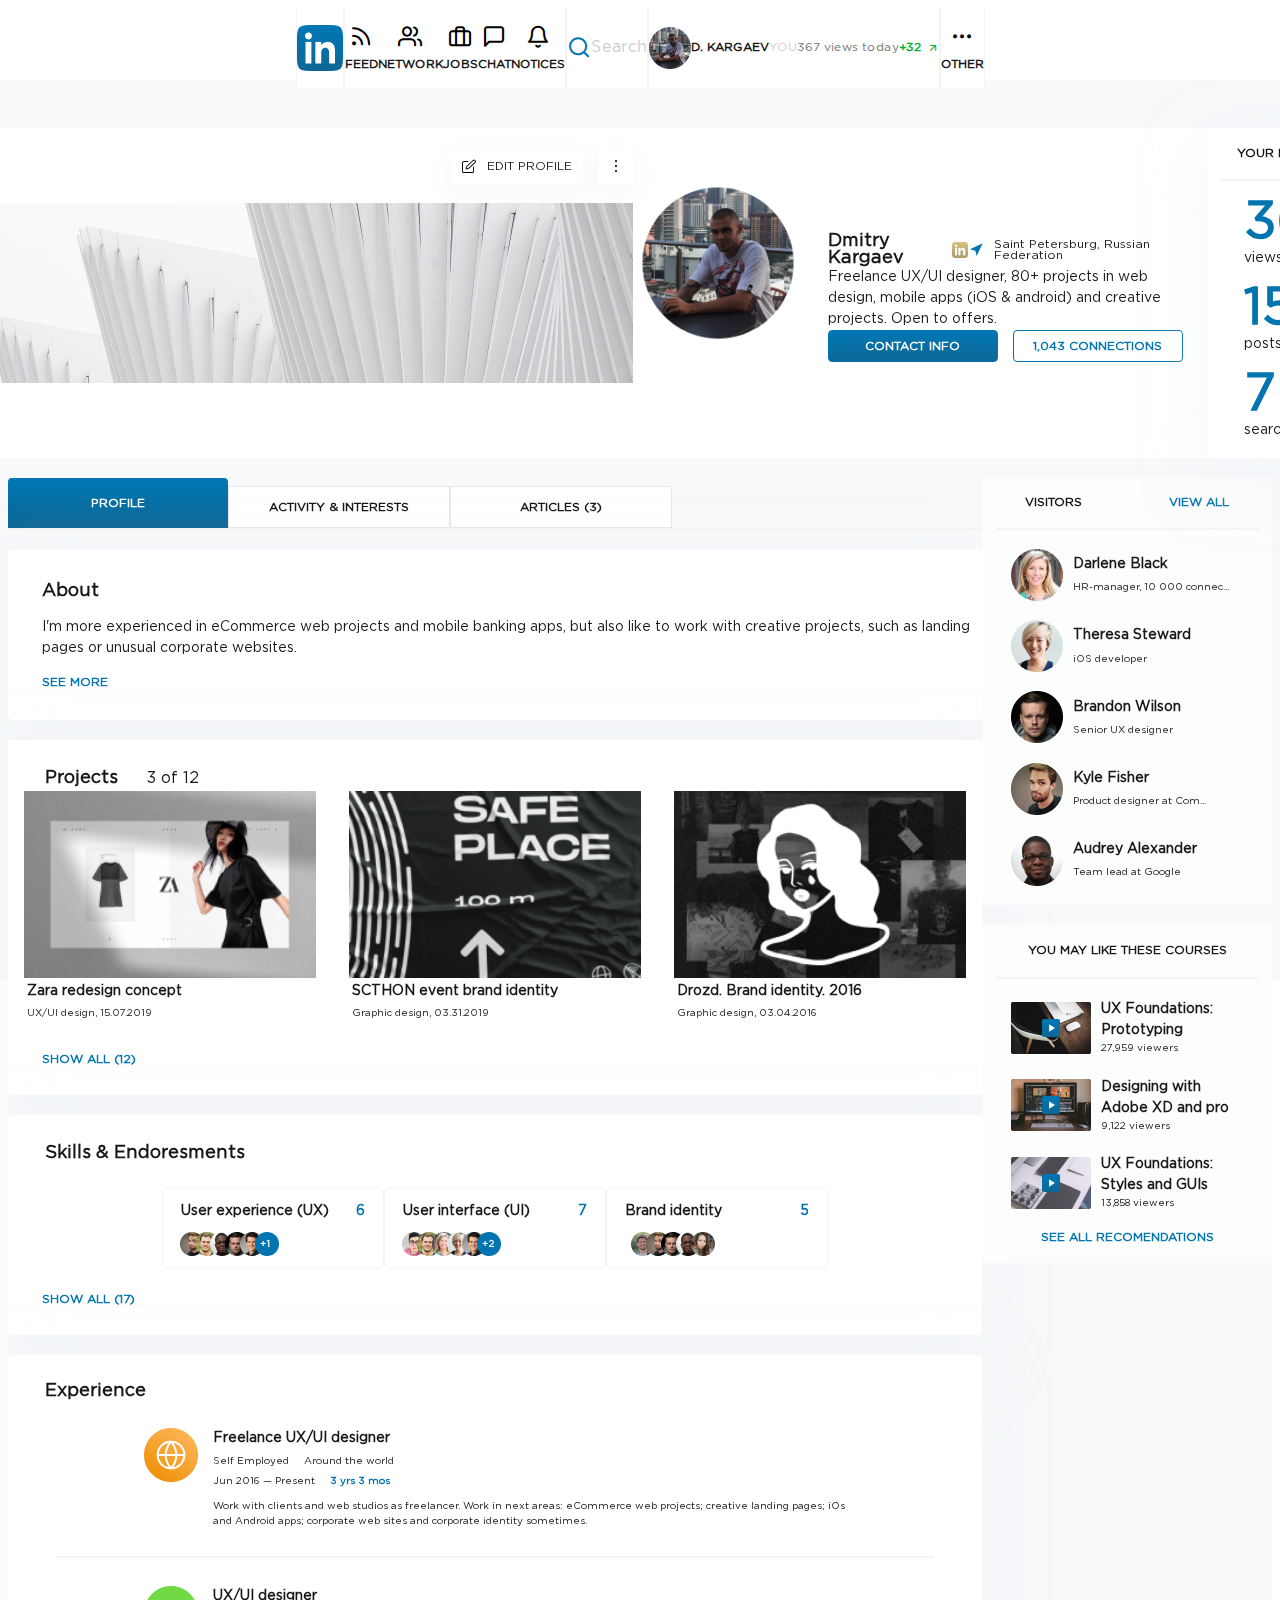
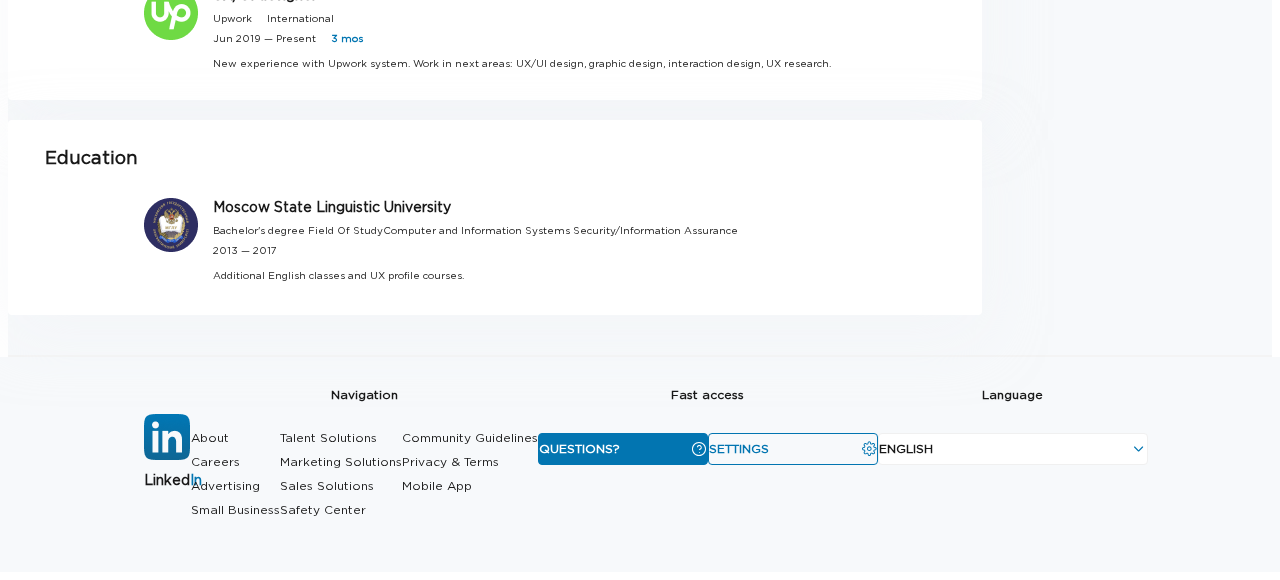
==== commit 94a2378c: "+fix" ====
--- a/Task1/index.html
+++ b/Task1/index.html
@@ -1,163 +1,164 @@
 <!DOCTYPE html>
 <html>
-	<head>
-		<title>Task1</title>
-		<link href="https://cdn.jsdelivr.net/npm/bootstrap@5.0.1/dist/css/bootstrap.min.css" rel="stylesheet" integrity="sha384-+0n0xVW2eSR5OomGNYDnhzAbDsOXxcvSN1TPprVMTNDbiYZCxYbOOl7+AMvyTG2x" crossorigin="anonymous">
-		<link href="icomoon/style.css" rel="stylesheet" type="text/css"/>
-		<link href="style.css" rel="stylesheet" type="text/css"/>
-	</head>
-	<body>
-		<div class="navigation container cleaned_padding">
-			<div class="navigation-row row">
-			  <div class="col-1">
-				<div class="logo">
-					<img src="images\Logo.png">
-				</div>
-			  </div>
-			  <div class="col-4">
-				<div class="col">
-					<div class="button flex-column">
-						<i class="icon navigation-button-icon icon-rss" aria-hidden="true"></i>
-						<div class="button-label text-size-s label">
-							feed
-						</div>
-					</div>
-				</div>
-				<div class="col">
-					<div class="button flex-column">
-						<i class="icon navigation-button-icon icon-users" aria-hidden="true"></i>
-						<div class="button-label text-size-s label">
-							network
-						</div>
-					</div>
-				</div>
-				<div class="col">
-					<div class="button flex-column">
-						<i class="icon navigation-button-icon icon-briefcase" aria-hidden="true"></i>
-						<div class="button-label text-size-s label">
-							jobs
-						</div>
-					</div>
-				</div>
-				<div class="col">
-					<div class="button flex-column">
-						<i class="icon navigation-button-icon icon-message-square" aria-hidden="true"></i>
-						<div class="button-label text-size-s label">
-							chat
-						</div>
-					</div>
-				</div>
-				<div class="col">
-					<div class="button flex-column">
-						<i class="icon navigation-button-icon icon-bell" aria-hidden="true"></i>
-						<div class="button-label text-size-s label">
-							notices
-						</div>
-					</div>
-				</div>
-			  </div>
-			  <div class="col-3 justify-content-start">
-				<div class="col-2">
-					<i class="icon icon-search" aria-hidden="true"></i>
-				</div>
-				<div class="col-4">
-					<span class="search-label">Search</span>
-				</div>
-			  </div>
-			  <div class="col-3 justify-content-start">
-				<div class="col-3">
-					<div class="avatar">
-						<img src="images\Rectangle.png">
-					</div>
-				</div>
-				<div class="info col-6">
-					<a class="name-label label text-size-s">D. Kargaev</a>
-					<div class="you-label label text-size-s">you</div>
-					<div class="views-label label text-size-s">367 views today</div>
-					<div class="views-difference">
-						<div class="difference-label label text-size-s">+32</div>
-						<i class="icon icon-arrow-up-right" aria-hidden="true"></i>
-					</div>
-				</div>
-			  </div>
-			  <div class="col-1">
-				<div class="button flex-column">
-					<i class="icon navigation-button-icon icon-more-horizontal" aria-hidden="true"></i>
-					<div class="button-label text-size-s label">
-						other
-					</div>
-				</div>
-			  </div>
-			</div>
-		</div>
-		<div class="main container cleaned_padding flex-column">
-			<div class="profile-row row">
-				<div class="col-1"></div>
-				<div class="flex-column cleaned_padding col-7">
-					<div class="profile-header row">
-						<img class="profile-top cleaned_padding" src="images\Rectangle 3.png">
-						<div class="profile-info">
-							<div class="upload-button profile-button cleaned_padding">
+  <head>
+    <title>Task1</title>
+    <meta charset="utf-8">
+    <link rel="stylesheet" href="https://cdn.jsdelivr.net/npm/bootstrap@5.0.1/dist/css/bootstrap.min.css" integrity="sha384-+0n0xVW2eSR5OomGNYDnhzAbDsOXxcvSN1TPprVMTNDbiYZCxYbOOl7+AMvyTG2x" crossorigin="anonymous">
+    <link rel="stylesheet" href="icomoon/style.css"/>
+    <link rel="stylesheet" href="style.css"/>
+  </head>
+  <body>
+    <div class="navigation container cleaned_padding">
+      <div class="navigation-row row">
+        <div class="col-1">
+        <div class="logo">
+          <img src="images/Logo.png" alt="LinkedIn logo">
+        </div>
+        </div>
+        <div class="col-4">
+        <div class="col">
+          <div class="button flex-column">
+            <i class="icon navigation-button-icon icon-rss" aria-hidden="true"></i>
+            <div class="button-label text-size-s label">
+              feed
+            </div>
+          </div>
+        </div>
+        <div class="col">
+          <div class="button flex-column">
+            <i class="icon navigation-button-icon icon-users" aria-hidden="true"></i>
+            <div class="button-label text-size-s label">
+              network
+            </div>
+          </div>
+        </div>
+        <div class="col">
+          <div class="button flex-column">
+            <i class="icon navigation-button-icon icon-briefcase" aria-hidden="true"></i>
+            <div class="button-label text-size-s label">
+              jobs
+            </div>
+          </div>
+        </div>
+        <div class="col">
+          <div class="button flex-column">
+            <i class="icon navigation-button-icon icon-message-square" aria-hidden="true"></i>
+            <div class="button-label text-size-s label">
+              chat
+            </div>
+          </div>
+        </div>
+        <div class="col">
+          <div class="button flex-column">
+            <i class="icon navigation-button-icon icon-bell" aria-hidden="true"></i>
+            <div class="button-label text-size-s label">
+              notices
+            </div>
+          </div>
+        </div>
+        </div>
+        <div class="col-3">
+        <div class="col-2">
+          <i class="icon icon-search" aria-hidden="true"></i>
+        </div>
+        <div class="col-4">
+          <span class="search-label">Search</span>
+        </div>
+        </div>
+        <div class="col-3">
+        <div class="col-3">
+          <div class="avatar">
+            <img src="images/Rectangle.png" alt="User pic">
+          </div>
+        </div>
+        <div class="info col-6">
+          <a class="name-label label text-size-s">D. Kargaev</a>
+          <div class="you-label label text-size-s">you</div>
+          <div class="views-label label text-size-s">367 views today</div>
+          <div class="views-difference">
+            <div class="difference-label label text-size-s">+32</div>
+            <i class="icon icon-arrow-up-right" aria-hidden="true"></i>
+          </div>
+        </div>
+        </div>
+        <div class="col-1">
+        <div class="button flex-column">
+          <i class="icon navigation-button-icon icon-more-horizontal" aria-hidden="true"></i>
+          <div class="button-label text-size-s label">
+            other
+          </div>
+        </div>
+        </div>
+      </div>
+    </div>
+    <div class="main container cleaned_padding flex-column">
+      <div class="profile-row row">
+        <div class="col-1"></div>
+        <div class="flex-column cleaned_padding col-7">
+          <div class="profile-header row">
+            <img class="profile-top cleaned_padding" src="images/Rectangle_3.png" alt="Profile background image">
+            <div class="profile-info">
+              <div class="upload-button profile-button cleaned_padding">
                 <i class="icon icon-upload" aria-hidden="true"></i>
-							</div>
-							<div class="edit-button profile-button cleaned_padding">
+              </div>
+              <div class="edit-button profile-button cleaned_padding">
                 <i class="icon icon-edit" aria-hidden="true"></i>
-								<span class="button-label text-size-s text">Edit profile</span>
-							</div>
-							<div class="more-button profile-button cleaned_padding">
+                <span class="button-label text-size-s text">Edit profile</span>
+              </div>
+              <div class="more-button profile-button cleaned_padding">
                 <i class="icon icon-more-vertical" aria-hidden="true"></i>
-							</div>
-							<img class="user-pic" src="images\Ellipse.png">
-							<div class="user-info flex-column">
-								<div class="user-info-header full-width">
-									<div class="user-name">
-										<span class="name text">Dmitry Kargaev</span>
-										<img class="profile-logo-gold" src="images\Logo-gold.png">
-									</div>
-									<div class="user-location">
+              </div>
+              <img class="user-pic" src="images/Ellipse.png" alt="User pic">
+              <div class="user-info flex-column">
+                <div class="user-info-header full-width">
+                  <div class="user-name">
+                    <span class="name text">Dmitry Kargaev</span>
+                    <img class="profile-logo-gold" src="images/Logo-gold.png" alt="Gold LinkedIn logo">
+                  </div>
+                  <div class="user-location">
                     <i class="icon icon-navigation" aria-hidden="true"></i>
-										<span class="text-size-s text">Saint Petersburg, Russian Federation</span>
-									</div>
-								</div>
-								<span class="profile-description text-size-m text">Freelance UX/UI designer, 80+ projects in web design, mobile apps (iOS & android) and creative projects. Open to offers.</span>
-								<div class="profile-buttons full-width">
-									<div class="gradient-button contact-info-button navigation-menu-button">
-										<span class="questions-label label text-size-s">contact info</span>
-									</div>
-									<div class="connections-button navigation-menu-button">
-										<span class="settings-label label text-size-s">1,043 connections</span>
-									</div>
-								</div>
-							</div>
-						</div>
-					</div>
-				</div>
-				<div class="sidebar flex-column right-block col-3">
-					<div class="dashboard flex-column">
-						<div class="dashboard-header">
-							<span class="language-label label text-size-s text">your dashboard</span>
-							<span class="all-stats-control text-size-s text">go to stats</span>
-						</div>
+                    <span class="text-size-s text">Saint Petersburg, Russian Federation</span>
+                  </div>
+                </div>
+                <span class="profile-description text-size-m text">Freelance UX/UI designer, 80+ projects in web design, mobile apps (iOS & android) and creative projects. Open to offers.</span>
+                <div class="profile-buttons full-width">
+                  <div class="gradient-button contact-info-button navigation-menu-button">
+                    <span class="questions-label label text-size-s">contact info</span>
+                  </div>
+                  <div class="connections-button navigation-menu-button">
+                    <span class="settings-label label text-size-s">1,043 connections</span>
+                  </div>
+                </div>
+              </div>
+            </div>
+          </div>
+        </div>
+        <div class="sidebar flex-column right-block col-3">
+          <div class="dashboard flex-column">
+            <div class="dashboard-header">
+              <span class="language-label label text-size-s text">your dashboard</span>
+              <span class="all-stats-control text-size-s text">go to stats</span>
+            </div>
             <div class="middle-line line"></div>
-						<div class="dashboard-block flex-column">
-							<span class="block-number text">367</span>
-							<span class="block-text text-size-m text">views today</span>
-						</div>
-						<div class="dashboard-block flex-column">
-							<span class="block-number text">15</span>
-							<span class="block-text text-size-m text">posts views</span>
-						</div>
-						<div class="dashboard-block flex-column">
-							<span class="block-number text">7</span>
-							<span class="block-text text-size-m text">search appereances</span>
-						</div>
-					</div>
-				</div>
-				<div class="col-1"></div>
-			</div>
-			<div class="content row">
-				<div class="col-1"></div>
-				<div class="flex-column cleaned_padding col-7">
+            <div class="dashboard-block flex-column">
+              <span class="block-number text">367</span>
+              <span class="block-text text-size-m text">views today</span>
+            </div>
+            <div class="dashboard-block flex-column">
+              <span class="block-number text">15</span>
+              <span class="block-text text-size-m text">posts views</span>
+            </div>
+            <div class="dashboard-block flex-column">
+              <span class="block-number text">7</span>
+              <span class="block-text text-size-m text">search appereances</span>
+            </div>
+          </div>
+        </div>
+        <div class="col-1"></div>
+      </div>
+      <div class="content row">
+        <div class="col-1"></div>
+        <div class="flex-column cleaned_padding col-7">
           <div class="buttons-bar full-width">
             <div class="selected-tab gradient-button contact-info-button">
               <span class="questions-label label text-size-s">Profile</span>
@@ -170,78 +171,78 @@
             </div>
           </div>
           <div class="full-width line"></div>
-					<div class="about main-content-block flex-column">
-						<span class="about-textbox about-top name text">About</span>
-						<span class="about-textbox profile-description text-size-m text">I'm more experienced in eCommerce web projects and mobile banking apps, but also like to work with creative projects, 
-						such as landing pages or unusual corporate websites. </span>
-						<span class="about-textbox about-bottom text-size-s text">See more</span>
-					</div>
-					<div class="projects main-content-block flex-column full-width">
-						<div class="project-textbox full-width projects-header">
-							<span class="projects-top name text">Projects</span>
-							<span class="projects-top projects-count-text text">3 of 12</span>
-						</div>
-						<div class="projects-preview full-width row">
-							<div class="project-block flex-column full-height full-width right-block col">
-								<img class="img-project-preview cleaned_padding" src="images\ext_1.png">
-								<span class="project-title description text-size-m text">Zara redesign concept</span>
-								<span class="project-description text-size-xs text">UX/UI design, 15.07.2019</span>
-							</div>
-							<div class="project-block flex-column full-height full-width center-block cleaned_padding col">
-								<img class="img-project-preview cleaned_padding" src="images\ext_2.png">
-								<span class="project-title description text-size-m text">SCTHON event brand identity</span>
-								<span class="project-description text-size-xs text">Graphic design, 03.31.2019</span>
-							</div>
-							<div class="project-block flex-column full-height full-width left-block col">
-								<img class="img-project-preview cleaned_padding" src="images\ext_3.png">
-								<span class="project-title description text-size-m text">Drozd. Brand identity. 2016</span>
-								<span class="project-description text-size-xs text">Graphic design, 03.04.2016</span>
-							</div>
-						</div>
-						<span class="project-textbox full-width expand-control text-size-s projects-bottom text">Show all (12)</span>
-					</div>
-					<div class="skills main-content-block flex-column full-width">
-						<div class="project-textbox full-width projects-header">
-							<span class="projects-top name text">Skills & Endoresments</span>
-						</div>
-						<div class="skills-preview row">
-							<div class="right-block col">
+          <div class="about main-content-block flex-column">
+            <span class="about-textbox about-top name text">About</span>
+            <span class="about-textbox profile-description text-size-m text">I'm more experienced in eCommerce web projects and mobile banking apps, but also like to work with creative projects, 
+            such as landing pages or unusual corporate websites. </span>
+            <span class="about-textbox about-bottom text-size-s text">See more</span>
+          </div>
+          <div class="projects main-content-block flex-column full-width">
+            <div class="project-textbox full-width projects-header">
+              <span class="projects-top name text">Projects</span>
+              <span class="projects-top projects-count-text text">3 of 12</span>
+            </div>
+            <div class="projects-preview full-width row">
+              <div class="project-block flex-column full-height full-width right-block col">
+                <img class="img-project-preview cleaned_padding" src="images/ext_1.png" alt="Project preview">
+                <span class="project-title description text-size-m text">Zara redesign concept</span>
+                <span class="project-description text-size-xs text">UX/UI design, 15.07.2019</span>
+              </div>
+              <div class="project-block flex-column full-height full-width center-block cleaned_padding col">
+                <img class="img-project-preview cleaned_padding" src="images/ext_2.png" alt="Project preview">
+                <span class="project-title description text-size-m text">SCTHON event brand identity</span>
+                <span class="project-description text-size-xs text">Graphic design, 03.31.2019</span>
+              </div>
+              <div class="project-block flex-column full-height full-width left-block col">
+                <img class="img-project-preview cleaned_padding" src="images/ext_3.png" alt="Project preview">
+                <span class="project-title description text-size-m text">Drozd. Brand identity. 2016</span>
+                <span class="project-description text-size-xs text">Graphic design, 03.04.2016</span>
+              </div>
+            </div>
+            <span class="project-textbox full-width expand-control text-size-s projects-bottom text">Show all (12)</span>
+          </div>
+          <div class="skills main-content-block flex-column full-width">
+            <div class="project-textbox full-width projects-header">
+              <span class="projects-top name text">Skills & Endoresments</span>
+            </div>
+            <div class="skills-preview row">
+              <div class="right-block col">
                 <div class="skills-block flex-column">
                   <div class="block-header">
                     <span class="skill-header description text-size-m text">User experience (UX)</span>
-								    <span class="skill-count description text-size-m text">6</span>
-                  </div>
-                  <img class="left-users-img" src="images/users_1.png">
-                </div>
-							</div>
+                    <span class="skill-count description text-size-m text">6</span>
+                  </div>
+                  <img class="left-users-img" src="images/users_1.png" alt="UX block userpics set">
+                </div>
+              </div>
               <div class="center-block cleaned_padding col">
                 <div class="skills-block flex-column">
                   <div class="block-header">
                     <span class="skill-header description text-size-m text">User interface (UI)</span>
-								    <span class="skill-count description text-size-m text">7</span>
-                  </div>
-                  <img class="left-users-img" src="images/users_2.png">
-                </div>
-							</div>
+                    <span class="skill-count description text-size-m text">7</span>
+                  </div>
+                  <img class="left-users-img" src="images/users_2.png" alt="UI block userpics set">
+                </div>
+              </div>
               <div class="left-block col">
                 <div class="skills-block flex-column">
                   <div class="block-header">
                     <span class="skill-header description text-size-m text">Brand identity</span>
-								    <span class="skill-count description text-size-m text">5</span>
-                  </div>
-                  <img class="left-users-img" src="images/users_3.png">
-                </div>
-							</div>
-						</div>
-						<span class="project-textbox full-width expand-control text-size-s projects-bottom text">Show all (17)</span>
-					</div>
-					<div class="experience main-content-block flex-column full-width">
-						<div class="project-textbox full-width projects-header">
-							<span class="education-experience-top name text">Experience</span>
-						</div>
-						<div class="experience-education-preview">
+                    <span class="skill-count description text-size-m text">5</span>
+                  </div>
+                  <img class="left-users-img" src="images/users_3.png" alt="Brand Identity block userpics set">
+                </div>
+              </div>
+            </div>
+            <span class="project-textbox full-width expand-control text-size-s projects-bottom text">Show all (17)</span>
+          </div>
+          <div class="experience main-content-block flex-column full-width">
+            <div class="project-textbox full-width projects-header">
+              <span class="education-experience-top name text">Experience</span>
+            </div>
+            <div class="experience-education-preview">
               <div class="record-logo">
-                <img src="images/Group_1.png">
+                <img src="images/Group_1.png" alt="Experience record logo">
               </div>
               <div class="record flex-column">
                 <span class="description text-size-m text">Freelance UX/UI designer</span>
@@ -249,60 +250,60 @@
                   <span class="record-text text-size-xs text">Self Employed</span>
                   <span class="job-location record-text text-size-xs text">Around the world</span>
                 </div>
-							  <div class="record-description">
+                <div class="record-description">
                   <span class="record-text text-size-xs text">Jun 2016 — Present</span>
-							    <span class="years-title record-text text-size-xs">3 yrs 3 mos</span>
+                  <span class="years-title record-text text-size-xs">3 yrs 3 mos</span>
                 </div>
                 <span class="education-experience-description record-text text-size-xs text">Work with clients and web studios as freelancer.  Work in next areas: eCommerce web projects; creative landing pages; 
                   iOs and Android apps; corporate web sites and corporate identity sometimes.</span>
               </div>
-						</div>
+            </div>
             <div class="middle-line line"></div>
-						<div class="experience-education-preview">
+            <div class="experience-education-preview">
               <div class="record-logo">
-                <img src="images/Group_2.png">
+                <img src="images/Group_2.png" alt="Experience record logo">
               </div>
               <div class="record flex-column">
                 <span class="description text-size-m text">UX/UI designer</span>
                 <div class="record-description">
                   <span class="record-text text-size-xs text">Upwork</span>
-							    <span class="job-location record-text text-size-xs text">International</span>
+                  <span class="job-location record-text text-size-xs text">International</span>
                 </div>
                 <div class="record-description">
                   <span class="record-text text-size-xs text">Jun 2019 — Present</span>
-							    <span class="years-title record-text text-size-xs">3 mos</span>
+                  <span class="years-title record-text text-size-xs">3 mos</span>
                 </div>
                 <span class="education-experience-description record-text text-size-xs text">New experience with Upwork system. Work in next areas: UX/UI design, graphic design, interaction design, UX research.</span>
               </div>
-						</div>
-					</div>
-					<div class="education main-content-block flex-column full-width">
-						<div class="project-textbox full-width projects-header">
-							<span class="education-experience-top name text">Education</span>
-						</div>
-						<div class="experience-education-preview">
+            </div>
+          </div>
+          <div class="education main-content-block flex-column full-width">
+            <div class="project-textbox full-width projects-header">
+              <span class="education-experience-top name text">Education</span>
+            </div>
+            <div class="experience-education-preview">
               <div class="record-logo">
-                <img src="images/Group.png">
-              </div>
-							<div class="record flex-column">
+                <img src="images/Group.png" alt="Univercity logo">
+              </div>
+              <div class="record flex-column">
                 <span class="description text-size-m text">Moscow State Linguistic University</span>
                 <span class="record-text text-size-xs text">Bachelor's degree Field Of StudyComputer and Information Systems Security/Information Assurance</span>
                 <span class="record-text text-size-xs text">2013 — 2017</span>
                 <span class="education-experience-description record-text text-size-xs text">Additional English classes and UX profile courses​.</span>
               </div>
-						</div>
-					</div>
-				</div>
-				<div class="main-sidebar right-block full-height sidebar flex-column col-3">
-					<div class="sidebar-block visitors flex-column">
-						<div class="visitors-header full-width">
-							<span class="language-label label text-size-s text">visitors</span>
-							<span class="expand-control text-size-s text">view all</span>
-						</div>
+            </div>
+          </div>
+        </div>
+        <div class="main-sidebar right-block full-height sidebar flex-column col-3">
+          <div class="sidebar-block visitors flex-column">
+            <div class="visitors-header full-width">
+              <span class="language-label label text-size-s text">visitors</span>
+              <span class="expand-control text-size-s text">view all</span>
+            </div>
             <div class="middle-line line"></div>
             <div class="visitor-profile">
               <div class="visitor-photo">
-                <img src="images/Photo_1.png">
+                <img src="images/Photo_1.png" alt="Visitor userpic">
               </div>
               <div class="visitor-info flex-column full-width full-height">
                 <span class="profile-name text-size-m text">Darlene Black</span>
@@ -311,7 +312,7 @@
             </div>
             <div class="visitor-profile">
               <div class="visitor-photo">
-                <img src="images/Photo_2.png">
+                <img src="images/Photo_2.png" alt="Visitor userpic">
               </div>
               <div class="visitor-info flex-column full-width full-height">
                 <span class="profile-name text-size-m text">Theresa Steward</span>
@@ -320,7 +321,7 @@
             </div>
             <div class="visitor-profile">
               <div class="visitor-photo">
-                <img src="images/Photo_3.png">
+                <img src="images/Photo_3.png" alt="Visitor userpic">
               </div>
               <div class="visitor-info flex-column full-width full-height">
                 <span class="profile-name text-size-m text">Brandon Wilson</span>
@@ -329,7 +330,7 @@
             </div>
             <div class="visitor-profile">
               <div class="visitor-photo">
-                <img src="images/Photo_4.png">
+                <img src="images/Photo_4.png" alt="Visitor userpic">
               </div>
               <div class="visitor-info flex-column full-width full-height">
                 <span class="profile-name text-size-m text">Kyle Fisher</span>
@@ -338,22 +339,22 @@
             </div>
             <div class="visitor-profile">
               <div class="visitor-photo">
-                <img src="images/Photo_5.png">
+                <img src="images/Photo_5.png" alt="Visitor userpic">
               </div>
               <div class="visitor-info flex-column full-width full-height">
                 <span class="profile-name text-size-m text">Audrey Alexander</span>
                 <span class="text-size-xs text">Team lead at Google</span>
               </div>
             </div>
-					</div>
+          </div>
           <div class="sidebar-block courses flex-column">
-						<div class="courses-header">
-							<span class="language-label label text-size-s text">You may like these courses</span>
-						</div>
+            <div class="courses-header">
+              <span class="language-label label text-size-s text">You may like these courses</span>
+            </div>
             <div class="middle-line line"></div>
             <div class="visitor-profile">
               <div class="course-preview">
-                <img src="images/course_1.png">
+                <img src="images/course_1.png" alt="Course preview">
               </div>
               <div class="visitor-info flex-column full-width full-height">
                 <span class="course-name text-size-m text">UX Foundations:<br>Prototyping</span>
@@ -362,7 +363,7 @@
             </div>
             <div class="visitor-profile">
               <div class="course-preview">
-                <img src="images/course_2.png">
+                <img src="images/course_2.png" alt="Course preview">
               </div>
               <div class="visitor-info flex-column full-width full-height">
                 <span class="course-name text-size-m text">Designing with<br>Adobe XD and pro</span>
@@ -371,7 +372,7 @@
             </div>
             <div class="visitor-profile">
               <div class="course-preview">
-                <img src="images/course_3.png">
+                <img src="images/course_3.png" alt="Course preview">
               </div>
               <div class="visitor-info flex-column full-width full-height">
                 <span class="course-name text-size-m text">UX Foundations:<br>Styles and GUIs</span>
@@ -379,75 +380,75 @@
               </div>
             </div>
             <span class="expand-control text-size-s text">See all recomendations</span>
-					</div>
-				</div>
-				<div class="col-1"></div>
-			</div>
-		</div>
+          </div>
+        </div>
+        <div class="col-1"></div>
+      </div>
+    </div>
     <div class="under-line line"></div>
-		<div class="footer container">
-			<div class="row">
-				<div class="col-2">
-					<div class="footer-right-top-label">
-						<div class="logo">
-							<img src="images\Logo.png">
-						</div>
-						<div class="footer-logo-title text-size-m label">
-							Linked<span class="in-label">In</span>
-						</div>
-					</div>
-				</div>
-				<div class="navigation-menu flex-column col-5">
-					<div class="menu-header row">
-						<div class="footer-navigation-label label text-size-s">Navigation</div>
-					</div>
-					<div class="menu row">
-						<div class="menu-column flex-column col-4">
-							<a class="navigation-menu-control text-size-s text">About</a>
-							<a class="navigation-menu-control text-size-s text">Careers</a>
-							<a class="navigation-menu-control text-size-s text">Advertising</a>
-							<a class="navigation-menu-control text-size-s text">Small Business</a>
-						</div>
-						<div class="menu-column flex-column col-4">
-							<a class="navigation-menu-control text-size-s text">Talent Solutions</a>
-							<a class="navigation-menu-control text-size-s text">Marketing Solutions</a>
-							<a class="navigation-menu-control text-size-s text">Sales Solutions</a>
-							<a class="navigation-menu-control text-size-s text">Safety Center</a>
-						</div>
-						<div class="menu-column flex-column col-4">
-							<a class="navigation-menu-control text-size-s text">Community Guidelines</a>
-							<a class="navigation-menu-control text-size-s text">Privacy & Terms</a>
-							<a class="navigation-menu-control text-size-s text">Mobile App</a>
-						</div>
-					</div>
-				</div>
-				<div class="navigation-menu flex-column col-2">
-					<div class="fast-menu-header row">
-						<div class="footer-navigation-label label text-size-s">Fast access</div>
-					</div>
-					<div class="fast-access-menu row">
-						<div class="fast-access-menu-button blue-button navigation-menu-button">
-							<span class="questions-label label text-size-s">Questions?</span>
-							<i class="icon icon-help-circle" aria-hidden="true"></i>
-						</div>
-						<div class="fast-access-menu-button navigation-menu-button">
-							<span class = "settings-label label text-size-s">Settings</span>
-							<i class="icon icon-settings" aria-hidden="true"></i>
-						</div>
-					</div>
-				</div>
-				<div class="navigation-menu flex-column col-3">
-					<div class="language-select-menu-header row">
-						<div class="footer-navigation-label label text-size-s">Language</div>
-					</div>
-					<div class="language-select-menu row">
-						<div class="language-select-button navigation-menu-button">
-							<span class = "language-label label text-size-s">English</span>
-							<i class="icon icon-chevron-down" aria-hidden="true"></i>
-						</div>
-					</div>
-				</div>
-			</div>
-		</div>
-	</body>
+    <div class="footer container">
+      <div class="row">
+        <div class="col-2">
+          <div class="footer-right-top-label">
+            <div class="logo">
+              <img src="images/Logo.png" alt="LinkedIn logo">
+            </div>
+            <div class="footer-logo-title text-size-m label">
+              Linked<span class="in-label">In</span>
+            </div>
+          </div>
+        </div>
+        <div class="navigation-menu flex-column col-5">
+          <div class="menu-header row">
+            <div class="footer-navigation-label label text-size-s">Navigation</div>
+          </div>
+          <div class="menu row">
+            <div class="menu-column flex-column col-4">
+              <a class="navigation-menu-control text-size-s text">About</a>
+              <a class="navigation-menu-control text-size-s text">Careers</a>
+              <a class="navigation-menu-control text-size-s text">Advertising</a>
+              <a class="navigation-menu-control text-size-s text">Small Business</a>
+            </div>
+            <div class="menu-column flex-column col-4">
+              <a class="navigation-menu-control text-size-s text">Talent Solutions</a>
+              <a class="navigation-menu-control text-size-s text">Marketing Solutions</a>
+              <a class="navigation-menu-control text-size-s text">Sales Solutions</a>
+              <a class="navigation-menu-control text-size-s text">Safety Center</a>
+            </div>
+            <div class="menu-column flex-column col-4">
+              <a class="navigation-menu-control text-size-s text">Community Guidelines</a>
+              <a class="navigation-menu-control text-size-s text">Privacy & Terms</a>
+              <a class="navigation-menu-control text-size-s text">Mobile App</a>
+            </div>
+          </div>
+        </div>
+        <div class="navigation-menu flex-column col-2">
+          <div class="fast-menu-header row">
+            <div class="footer-navigation-label label text-size-s">Fast access</div>
+          </div>
+          <div class="fast-access-menu row">
+            <div class="fast-access-menu-button blue-button navigation-menu-button">
+              <span class="questions-label label text-size-s">Questions?</span>
+              <i class="icon icon-help-circle" aria-hidden="true"></i>
+            </div>
+            <div class="fast-access-menu-button navigation-menu-button">
+              <span class = "settings-label label text-size-s">Settings</span>
+              <i class="icon icon-settings" aria-hidden="true"></i>
+            </div>
+          </div>
+        </div>
+        <div class="navigation-menu flex-column col-3">
+          <div class="language-select-menu-header row">
+            <div class="footer-navigation-label label text-size-s">Language</div>
+          </div>
+          <div class="language-select-menu row">
+            <div class="language-select-button navigation-menu-button">
+              <span class = "language-label label text-size-s">English</span>
+              <i class="icon icon-chevron-down" aria-hidden="true"></i>
+            </div>
+          </div>
+        </div>
+      </div>
+    </div>
+  </body>
 </html>--- a/Task1/style.css
+++ b/Task1/style.css
@@ -1,577 +1,709 @@
 .navigation{
-	height: 80px;
-}
+  height: 80px;
+}
+
 .cleaned_padding{
-  padding-left: 0px;
-	padding-right: 0px;
-}
+  padding-left: 0;
+  padding-right: 0;
+}
+
 .full-width{
   width: 100%;
 }
+
 .full-height{
   height: 100%;
 }
+
 .main{
-	background-color: #F7F9FB;
-}
+  background-color: #f7f9fb;
+}
+
 .main::before{
-	content:"";
+  background-color:#f7f9fb;
+  content:"";
   display: block;
-	background-color:#F7F9FB;
+  height: 100%;
   position: fixed;
   top: 80px;
   width: 100%;
-  height: 100%;
-	z-index: -1;
-}
+  z-index: -1;
+}
+
 .footer{
-	height: 215px;
-	background-color: #F7F9FB;
-}
+  background-color: #f7f9fb;
+  height: 215px;
+}
+
 .footer::before{
-	content:"";
-	background-color:#F7F9FB;
-	position: absolute;
-	height: 215px;
-	min-width:100%;
-	z-index: -1;
-}
+  background-color:#f7f9fb;
+  content:"";
+  height: 215px;
+  min-width:100%;
+  position: absolute;
+  z-index: -1;
+}
+
 div{
-	display: flex;
-	justify-content: center;
-	align-items: center;
+  align-items: center;
+  display: flex;
+  justify-content: center;
 }
 .navigation-row{
+  background-color: #fff;
   position: fixed;
-  background-color: #FFFFFF;
+  max-width: inherit;
   z-index: 1;
-  max-width: inherit;
-}
-a:hover, .button:hover{
-	cursor: pointer;
-}
+}
+
+a:hover,
+.button:hover{
+  cursor: pointer;
+}
+
 a{
-	text-decoration: none;
-}
+  text-decoration: none;
+}
+
 .row{
-	width: inherit;
-	height: inherit;
-}
+  height: inherit;
+  width: inherit;
+}
+
 .logo{
-	height: 46px;
-	width: 46px;
-}
+  height: 46px;
+  width: 46px;
+}
+
 .navigation-row > div{
-	height: inherit;
-	border-right: 1px solid #F4F4F4;
-	border-left: 1px solid #F4F4F4;
-}
+  border-bottom: 1px solid #f4f4f4;
+  border-left: 1px solid #f4f4f4;
+  border-right: 1px solid #f4f4f4;
+  height: inherit;
+}
+
 .flex-column{
   flex-direction: column;
 }
+
 .button{
-	align-items: center;
-}
+  align-items: center;
+}
+
 .text-size-xs{
-  font-size: 10px;
-	line-height: 15px;
-}
+  font: 10px/15px "Gotham Pro";
+}
+
 .text-size-s{
-  font-size: 12px;
-	line-height: 11px;
-}
+  font: 12px/11px "Gotham Pro";
+}
+
 .text-size-m{
-  font-size: 14px;
-  line-height: 21px;
-}
+  font: 14px/21px "Gotham Pro";
+}
+
 .label{
-	font-family: Gotham Pro;
-  font-weight: bold;
-	text-align: center;
-	color: #181818;
-}
+  color: #181818;
+  font-family: "Gotham Pro";
+  font-weight: bold;
+  text-align: center;
+}
+
 .search-label{
-	font-family: Gotham Pro;
-	font-size: 16px;
-	line-height: 15px;
-	color: #CECECE;
-}
+  color: #cecece;
+  font-family: "Gotham Pro";
+  font-size: 16px;
+  line-height: 15px;
+}
+
 .avatar{
-	height: 42px;
-	width: 42px;
-}
+  height: 42px;
+  width: 42px;
+}
+
 .info{
-	flex-wrap: wrap;
-	justify-content: left;
-	box-sizing: content-box;
-	height: 50%;
-}
+  box-sizing: content-box;
+  flex-wrap: wrap;
+  height: 50%;
+  justify-content: left;
+}
+
 .you-label{
-	color: #CECECE;
-	font-weight: normal;
-	text-transform: uppercase;
-	flex: auto;
-}
+  color: #cecece;
+  flex: auto;
+  font-weight: normal;
+  text-transform: uppercase;
+}
+
 .views-label{
-	font-weight: normal;
-	color: #747474;
-}
+  color: #747474;
+  font-weight: normal;
+}
+
 .name-label{
-	text-transform: uppercase;
-}
+  text-transform: uppercase;
+}
+
 .views-difference{
-	flex: auto;
-}
+  flex: auto;
+}
+
 .difference-label{
-	color: #02B033;
-}
+  color: #02b033;
+}
+
 .footer-navigation-label{
-	display: block;
-	text-align: left;
-}
+  display: block;
+  text-align: left;
+}
+
 .footer-right-top-label{
-	display: block;
-	padding-left: 40%;
-	padding-bottom: 40%;
-}
+  display: block;
+  padding-left: 40%;
+  padding-bottom: 40%;
+}
+
 .footer-logo-title{
-	padding-top: 20%;
-}
+  padding-top: 20%;
+}
+
 span.in-label{
-	color: #0275B1;	
-}
+  color: #0275b1;  
+}
+
 .navigation-menu-control{
-	height: 24px;
-}
+  height: 24px;
+}
+
 .navigation-menu{
-	height: inherit;
-	justify-content: flex-start;
-}
+  height: inherit;
+  justify-content: flex-start;
+}
+
 .menu{
-  width: 100%;
-	flex-wrap: wrap;
-	align-items: flex-start;
-}
+  align-items: flex-start;
+  flex-wrap: wrap;
+  width: 100%;
+}
+
 .menu-column{
-	height: 70%;
-	align-items: flex-start;
-	justify-content: flex-start;
-}
+  align-items: flex-start;
+  height: 70%;
+  justify-content: flex-start;
+}
+
 .menu-header{
-	height: 55%;
-  width: 100%;
-}
+  height: 55%;
+  width: 100%;
+}
+
 .blue-button{
-	background: #0275B1;
-}
+  background: #0275b1;
+}
+
 .questions-label{
-	text-transform: uppercase;
-	color: #FFFFFF;
-}
+  color: #fff;
+  text-transform: uppercase;
+}
+
 .settings-label{
-	text-transform: uppercase;
-	color: #0275B1;
-}
+  color: #0275B1;
+  text-transform: uppercase;
+}
+
 .navigation-menu-button{
-	height: 32px;
-	width: 170px;
-	left: 810px;
-	top: 69px;
-	box-sizing: border-box;
-	border-radius: 4px;
-	border: 1px solid #0275B1;
-	text-align: left;
-	justify-content: space-between;
-}
+  border-radius: 4px;
+  border: 1px solid #0275b1;
+  box-sizing: border-box;
+  height: 32px;
+  justify-content: space-between;
+  left: 810px;
+  text-align: left;
+  top: 69px;
+  width: 170px;
+}
+
 .fast-access-menu{
+  align-items: flex-start;
   height: 72px;
   width: 100%;
-	align-items: flex-start;
-}
+}
+
 .fast-menu-header{
-	height: 76px;
-  width: 100%;
-}
+  height: 76px;
+  width: 100%;
+}
+
 .fast-access-menu-button{
   justify-content: space-between;
 }
+
 .language-select-button{
-	background: #FFFFFF;
-	border: 1px solid #F0F0F0;
-	width: 270px;
-}
+  background: #fff;
+  border: 1px solid #f0f0f0;
+  width: 270px;
+}
+
 .language-label{
-	text-transform: uppercase;
-}
+  text-transform: uppercase;
+}
+
 .language-select-menu-header{
   height: 76px;
   width: 100%;
 }
+
 .language-select-menu{
-	height: 72px;
-  width: 100%;
   align-items: flex-start;
-}
+  height: 72px;
+  width: 100%;
+}
+
 .navigation-button-icon{
+  font-size: 24px;
   margin-bottom: 10px;
-  font-size: 24px;
-}
+}
+
 .icon-search{
   font-size: 24px;
 }
+
 .icon-navigation{
   margin-right: 10px;
 }
+
 .icon-arrow-up-right{
   font-size: 12px;
 }
+
 .profile-top{
-	justify-content: start;
-}
+  justify-content: start;
+}
+
 .project-textbox{
-	justify-content: flex-start;
-	margin-left: 3.5%;
-	padding-left: 0px;
-}
+  justify-content: flex-start;
+  margin-left: 3.5%;
+  padding-left: 0;
+}
+
 .projects-top{
-	margin-left: 2%;
-	padding-top: 30px;
-}
+  margin-left: 2%;
+  padding-top: 30px;
+}
+
 .years-title{
-  font-family: Gotham Pro;
-  color: #0275B1;
+  color: #0275b1;
+  font-family: "Gotham Pro";
   font-weight: bold;
   margin-left: 15px;
 }
+
 .education-experience-top{
-	margin-left: 2%;
-}
+  margin-left: 2%;
+}
+
 .projects-count-text{
-	display: inline;
-	padding-left: 10px;
-	width: 68px;
-	color: #747474;
-}
+  color: #747474;
+  display: inline;
+  padding-left: 10px;
+  width: 68px;
+}
+
 .left-block{
-	padding-left: 0px;
-}
+  padding-left: 0;
+}
+
 .right-block{
-	padding-right: 0px;
-}
+  padding-right: 0;
+}
+
 .projects-bottom{
-	align-self: flex-start;
-	margin-left: 3.5%;
-	text-align: left;
-	padding-bottom: 30px;
-}
+  align-self: flex-start;
+  margin-left: 3.5%;
+  padding-bottom: 30px;
+  text-align: left;
+}
+
 .profile-header{
-	align-self: flex-start;
-	height: 330px;
-	background-color: #FFFFFF;
-  width: 100%;
-	margin-left: 0px;
-	margin-right: 0px;
-}
+  align-self: flex-start;
+  background-color: #fff;
+  height: 330px;
+  margin-left: 0;
+  margin-right: 0;
+  width: 100%;
+}
+
 .profile-row{
-	position: relative;
-	margin-top: 40px;
-}
+  margin-top: 40px;
+  position: relative;
+}
+
 .connections-button{
+  justify-content: center;
   margin-left: 15px;
-  justify-content: center;
-}
+}
+
 .profile-info{
-	align-content: flex-start;
-}
+  align-content: flex-start;
+}
+
 .user-pic{
-	align-self: start;
-	position: relative;
-	bottom: 30px;
-	height: 170px;
-	width: 170px;
-}
+  align-self: start;
+  bottom: 30px;
+  position: relative;
+  height: 170px;
+  width: 170px;
+}
+
 .user-info{
-	padding-right: 25px;
-	padding-left: 25px;
-	justify-content: space-between;
-	height: 120px;
-}
+  height: 120px;
+  justify-content: space-between;
+  padding-right: 25px;
+  padding-left: 25px;
+}
+
 .user-info-header{
-	justify-content: space-between;
-}
+  justify-content: space-between;
+}
+
 .text{
-	font-family: Gotham Pro;
-	color: #181818;
-}
+  color: #181818;
+  font-family: "Gotham Pro";
+}
+
 .name{
-	font-size: 18px;
-	line-height: 17px;
-	font-weight: bold;
-}
+  font-size: 18px;
+  font-weight: bold;
+  line-height: 17px;
+}
+
 .description{
-	font-weight: bold;
-}
+  font-weight: bold;
+}
+
 .profile-description{
   font-weight: normal;
 }
+
 .profile-name{
   font-weight: bold;
 }
+
 .dashboard{
+  background: #fff;
+  box-shadow: 0px 20px 60px rgba(241, 244, 248, .5);
+  border-radius: 4px;
+  height: 330px;
   justify-content: space-evenly;
-	background: #FFFFFF;
-	width: 290px;
-	height: 330px;
-	box-shadow: 0px 20px 60px rgba(241, 244, 248, 0.5);
-	border-radius: 4px;
-}
+  width: 290px;
+}
+
 .dashboard-header{
+  justify-content: space-between;
   width: 80%;
-  justify-content: space-between
-}
+}
+
 .all-stats-control{
+  color: #0275b1;
   font-weight: bold;
   text-align: right;
   text-decoration-line: underline;
   text-transform: uppercase;
-  color: #0275B1;
-}
+}
+
 .dashboard-block{
-  width: 75%;
   align-items: flex-start;
   height: 20%;
-}
+  width: 75%;
+}
+
 .block-number{
+  color: #0275b1;
   font-size: 52px;
   font-weight: bold;
   line-height: 50px;
   text-transform: uppercase;
-  color: #0275B1;
-}
+}
+
 .main-content-block{
-	justify-content: space-evenly;
-	background: #FFFFFF;
-	box-shadow: 0px 20px 60px rgba(241, 244, 248, 0.5);
-	border-radius: 4px;
+  background: #fff;
+  box-shadow: 0px 20px 60px rgba(241, 244, 248, .5);
+  border-radius: 4px;
   box-sizing: content-box;
-	margin-top: 20px;
-}
+  justify-content: space-evenly;
+  margin-top: 20px;
+}
+
 .profile-button{
-	width: 36px;
-	height: 36px;
-	background: rgba(255, 255, 255, 0.9);
-	box-shadow: 0px 10px 30px rgba(113, 123, 133, 0.05);
-	border-radius: 4px;
-}
+  background: rgba(255, 255, 255, .9);
+  box-shadow: 0px 10px 30px rgba(113, 123, 133, .05);
+  border-radius: 4px;
+  height: 36px;
+  width: 36px;
+}
+
 .about-textbox{
-	align-self: flex-start;
-	margin-left: 3.5%;
-}
+  align-self: flex-start;
+  margin-left: 3.5%;
+}
+
 .about-top{
-	padding-top: 15px;
-}
+  padding-top: 15px;
+}
+
 .about-bottom{
-	padding-bottom: 15px;
-	font-weight: bold;
-	text-transform: uppercase;
-	color: #0275B1;
-}
+  color: #0275b1;
+  font-weight: bold;
+  padding-bottom: 15px;
+  text-transform: uppercase;
+}
+
 .sidebar{
-	justify-content: start;
   align-items: flex-end;
-}
+  justify-content: start;
+}
+
 .main-sidebar{
   align-self: flex-start;
 }
+
 .about{
-	height: 170px;
-}
+  height: 170px;
+}
+
 .selected-tab{
+  border-radius: 4px 4px 0px 0px;
+  height: 50px;
   width: 220px;
-  height: 50px;
-  border-radius: 4px 4px 0px 0px;
-}
+}
+
 .unselected-tab-label{
   text-transform: uppercase;
 }
+
 .middle-line{
   width: 90%;
 }
+
 .unselected-tab{
+  background: #fff;
+  border: 1px solid #e7e7e7;
+  height: 40px;
+  justify-content: center;
+  margin-left: 0;
   width: 220px;
-  height: 40px;
-  background: #FFFFFF;
-  border: 1px solid #E7E7E7;
-  margin-left: 0px;
-  justify-content: center;
-}
+}
+
 .right-tab{
   border-radius: 0px 4px 0px 0px;
 }
+
 .skills{
-	height: 220px;
-}
+  height: 220px;
+}
+
 .education{
-	height: 195px;
-	margin-bottom: 40px;
-}
+  height: 195px;
+  margin-bottom: 40px;
+}
+
 .experience{
-	height: 345px;
-}
+  height: 345px;
+}
+
 .projects{
-	height: 355px;
-}
+  height: 355px;
+}
+
 .projects-preview{
-	flex-wrap: nowrap;
-	box-sizing: content-box;
-	align-content: space-around;
-}
+  align-content: space-around;
+  box-sizing: content-box;
+  flex-wrap: nowrap;
+}
+
 .project-block{
-	justify-content: space-evenly;
-	box-sizing: content-box;
-}
+  box-sizing: content-box;
+  justify-content: space-evenly;
+}
+
 .img-project-preview{
-	box-sizing: content-box;
-	width: 90%;
-}
+  box-sizing: content-box;
+  width: 90%;
+}
+
 .project-title{
   align-self: start;
   margin-left: 6%;
 }
+
 .block-header{
   justify-content: space-between;
   width: 84%;
 }
+
 .skill-header{
   padding-bottom: 10px;
 }
+
 .skill-count{
+  color: #0275b1;
+  margin-left: 6%;
   padding-bottom: 10px;
-	margin-left: 6%;
-  color: #0275B1
-}
+}
+
 .left-users-img{
   margin-right: 40%;
 }
-.experience, .education{
+
+.experience,
+.education{
   justify-content: space-evenly;
 }
+
 .experience-education-preview{
   align-items: flex-start;
 }
+
 .record{
   align-items: flex-start;
   padding-right: 3.5%;
   padding-left: 2%;
   width: 700px;
 }
+
 .buttons-bar{
-  justify-content: left;
   align-items: flex-end;
   box-sizing: content-box;
-	margin-top: 20px;
-}
+  justify-content: left;
+  margin-top: 20px;
+}
+
 .record-logo{
   padding-left: 3.5%;
 }
+
 .line{
   border: 1px solid #f4f4f4;
 }
+
 .gradient-button{
-  background: linear-gradient(180deg, #0077B5 0%, #0E6795 100%);
-}
+  background: linear-gradient(180deg, #0077b5 0%, #0e6795 100%);
+}
+
 .skills-block{
+  background: #fff;
+  border: 1px solid #f4f4f4;
+  border-radius: 6px;
+  height: 80px;
   width: 220px;
-  height: 80px;
-  background: #FFFFFF;
-  border: 1px solid #F4F4F4;
-  border-radius: 6px;
-}
+}
+
 .project-description{
-	align-self: start;
-	padding-bottom: 30px;
-	margin-left: 6%;
-}
+  align-self: start;
+  margin-left: 6%;
+  padding-bottom: 30px;
+}
+
 .course-name{
   font-weight: bold;
 }
+
 .record-text{
   align-self: start;
   margin-top: 5px;
 }
+
 .expand-control{
-	text-transform: uppercase;
-	color: #0275B1;
-	font-weight: bold;
-}
+  color: #0275b1;
+  font-weight: bold;
+  text-transform: uppercase;
+}
+
 .visitor-info{
   align-items: flex-start;
   justify-content: space-evenly;
   padding-left: 10px;
 }
+
 .visitors-header{
   justify-content: space-around;
 }
+
 .visitor-profile{
+  justify-content: left;
   width: 80%;
-  justify-content: left;
-}
+}
+
 .sidebar-block{
+  background: #fcfdfd;
+  border-radius: 4px;
+  justify-content: space-evenly;
   margin-top: 20px;
   width: 290px;
-	background: #FCFDFD;
-	border-radius: 4px;
-  justify-content: space-evenly;
-}
+}
+
 .visitors{
-	height: 427px;
-}
+  height: 427px;
+}
+
 .courses{
   height: 338px;
 }
+
 .profile-buttons{
-	justify-content: start;
-}
+  justify-content: start;
+}
+
 .contact-info-button{
   justify-content: center;
 }
+
 .profile-logo-gold{
-	margin-left: 8px;
-}
+  margin-left: 8px;
+}
+
 .upload-button{
-	position: absolute;
-	left: 140px;
-	top: 20px
-}
+  left: 140px;
+  position: absolute;
+  top: 20px
+}
+
 .icon-arrow-up-right{
   margin-left: 5px;
 }
+
 .edit-button{
-	position: absolute;
   justify-content: space-evenly;
-	width: 132px;
-	left: 668px;
-	top: 20px;
-}
+  left: 668px;
+  position: absolute;
+  top: 20px;
+  width: 132px;
+}
+
 .more-button{
-	position: absolute;
-	left: 815px;
-	top: 20px;
-}
+  left: 815px;
+  position: absolute;
+  top: 20px;
+}
+
 .button-label{
-	text-align: center;
-	text-transform: uppercase;
-}
+  text-align: center;
+  text-transform: uppercase;
+}
+
 .location-logo{
-	margin-right: 10px;
-}
+  margin-right: 10px;
+}
+
 .job-location{
   margin-left: 15px;
 }
+
 .education-experience-description{
   margin-top: 10px;
 }
+
 @font-face{
-	font-family: Gotham Pro;
-	src: url("fonts/GothamPro.ttf") format("truetype");
+  font-family: Gotham Pro;
+  src: url("fonts/GothamPro.ttf") format("truetype");
 }